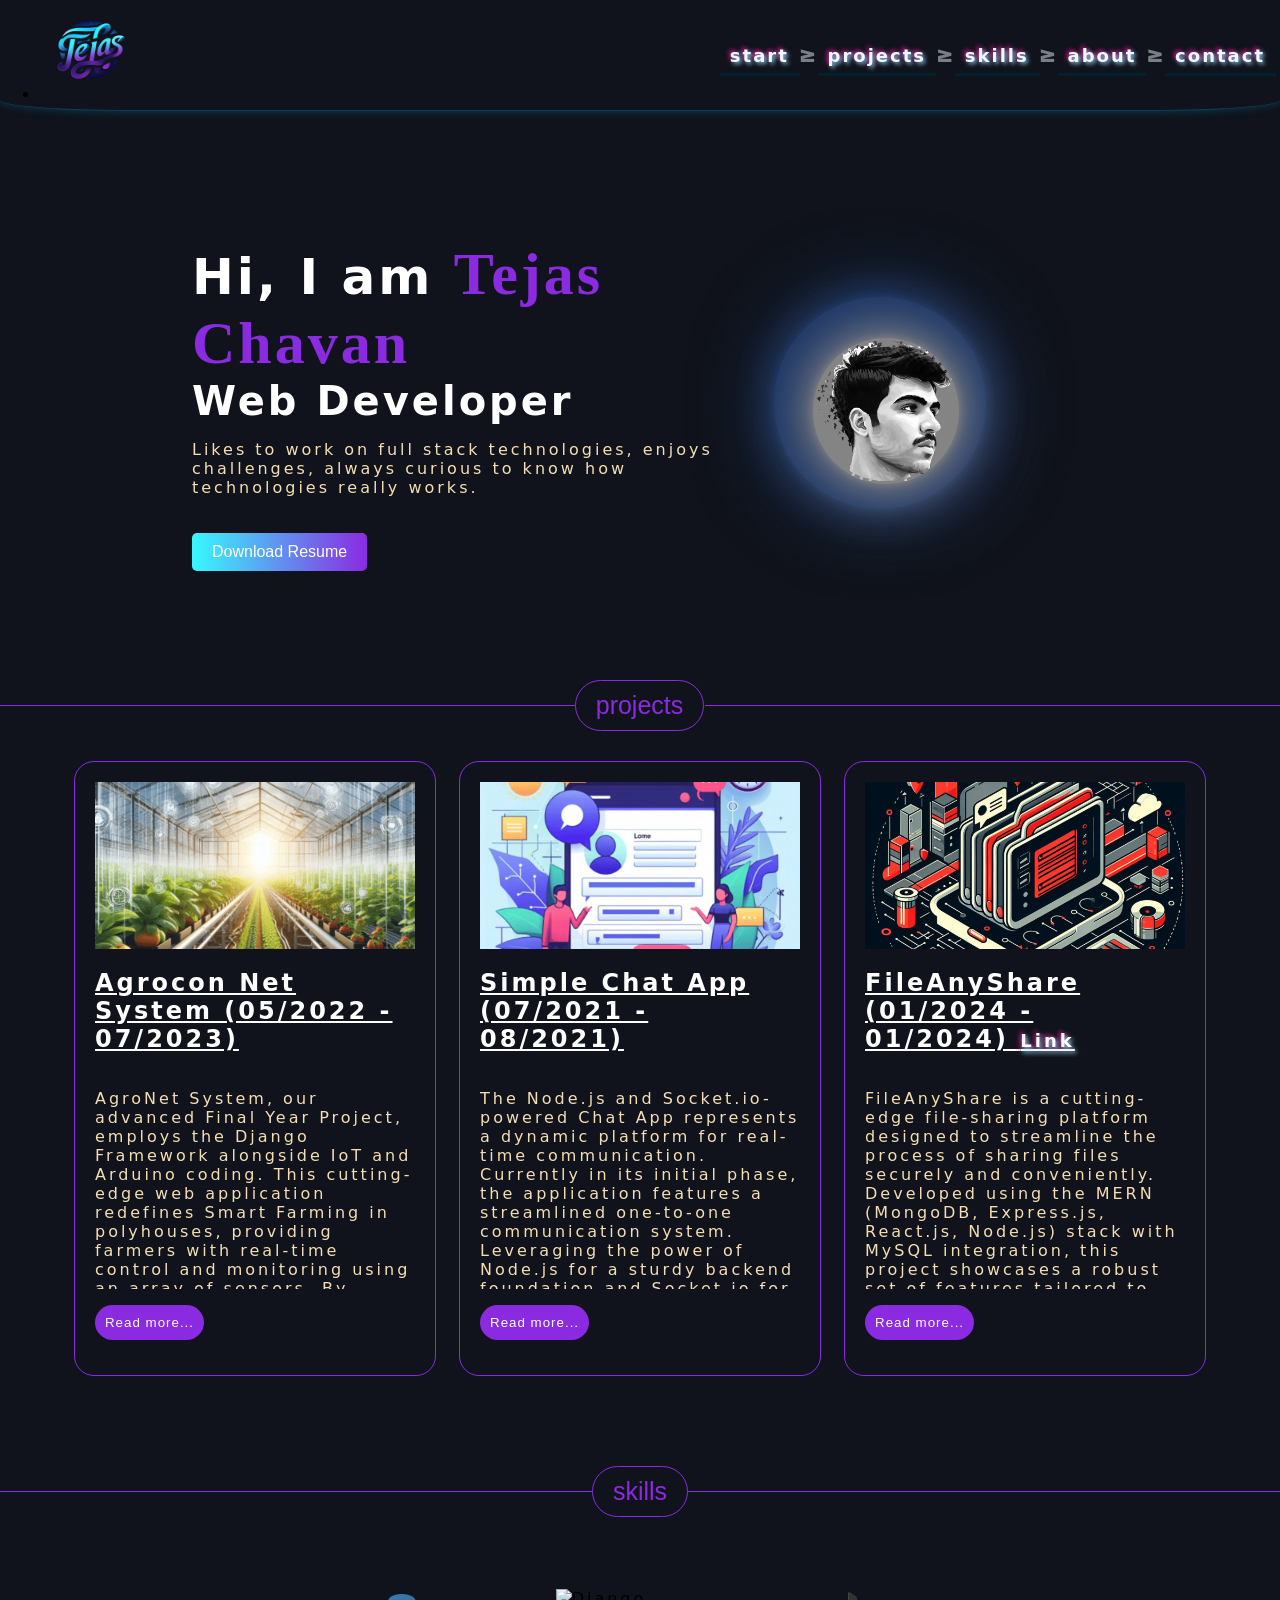
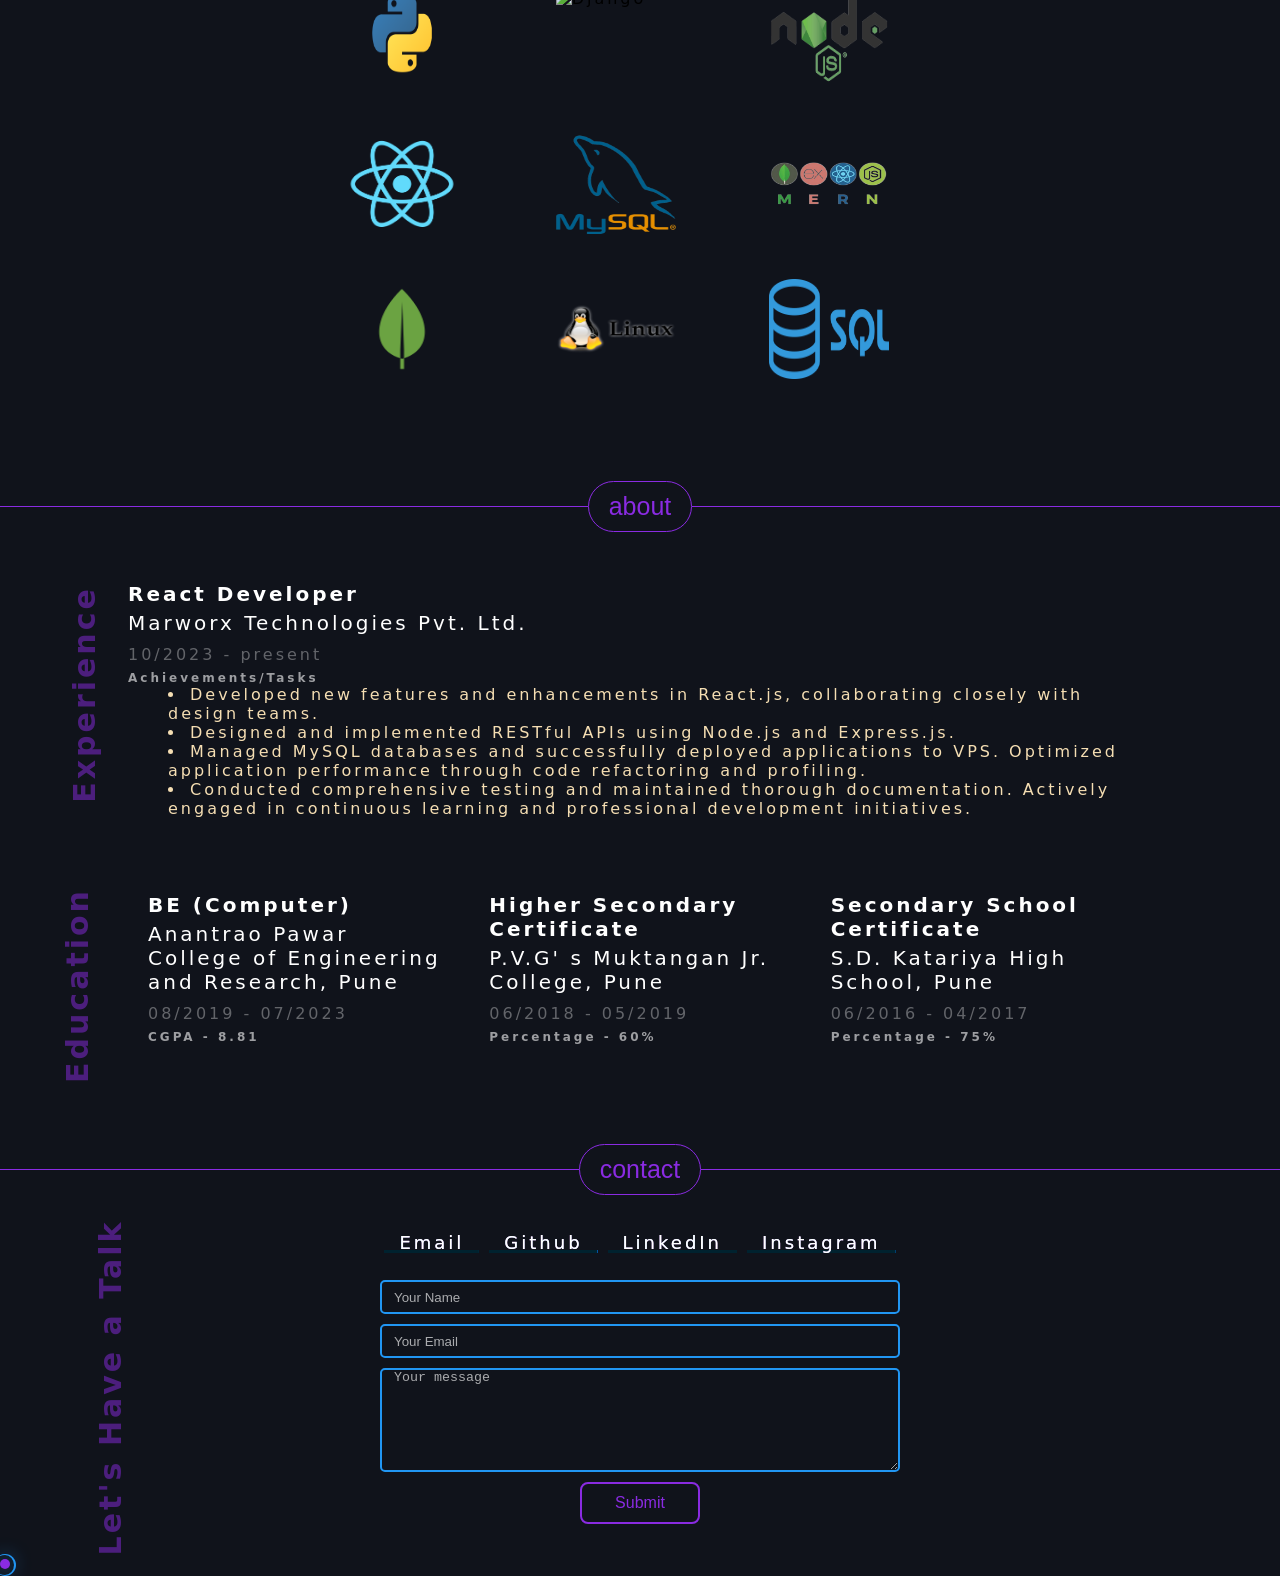
==== index.html @ 65197778 "Company name changes, description and resume changed" ====
<!DOCTYPE html>
<html lang="en">
<head>
    <meta charset="UTF-8">
    <meta name="viewport" content="width=device-width, initial-scale=1.0">
    <link rel="icon" href="Assets/favicon.ico" type="image/x-icon">
    <meta property="Tejas Chavan" content="Tejas Chavan - Full Stack Web Developer">
    <meta property="Personal portfolio website" content="Explore the web developer portfolio of Tejas Chavan. Check out projects, skills, and more.">
    <meta name="description" content="Web developer portfolio of Tejas Chavan. Explore projects, skills, and more.">
    <link rel="stylesheet" href="navbar.css">
    <script src="https://kit.fontawesome.com/4c9a69fe6a.js" crossorigin="anonymous"></script>
    <script defer src="https://smtpjs.com/v3/smtp.js"></script>
    <link rel="stylesheet" href="https://unpkg.com/aos@next/dist/aos.css" />
    <title>Tejas Chavan - Portfolio</title>
    <script defer src="https://unpkg.com/aos@next/dist/aos.js"></script>
    <script defer src="index.js"></script>
</head>

<body>
    <nav class="navbar" id="navbar">
        <ul class="ul1">
            <li class="logo"><img height="100" width="100" src="./Assets/tejas_logo-removebg-preview.png" alt="logo">
            </li>
        </ul>
        <i class="fa-solid fa-bars" onclick="toggleNav()"
            style="color: #52f3ff;position: absolute; top: 30px; right: 40px;"></i>
        <ul class="ul2">
            <li class="item"><a href="#sec1">start</a></li><span class="dividers">≥</span>
            <li class="item"><a href="#sec2">projects</a></li><span class="dividers">≥</span>
            <li class="item"><a href="#sec3">skills</a></li><span class="dividers">≥</span>
            <li class="item"><a href="#sec4">about</a></li><span class="dividers">≥</span>
            <li class="item"><a href="#sec5">contact</a></li>
        </ul>
        <ul id="ul2" style="display: none;">
            <li class="item"><a href="#sec1" onclick="toggleNav()">start</a></li>
            <li class="item"><a href="#sec2" onclick="toggleNav()">projects</a></li>
            <li class="item"><a href="#sec3" onclick="toggleNav()">skills</a></li>
            <li class="item"><a href="#sec4" onclick="toggleNav()">about</a></li>
            <li class="item"><a href="#sec5" onclick="toggleNav()">contact</a></li>
        </ul>
    </nav>
    <div class="curtain-1">
        <div class="curt1-line1"></div>
        <h1>Let's</h1>
    </div>
    <div class="curtain-2">
        <h1>Go</h1>
        <div class="curt2-line1"></div>
    </div>
    <section class="sec1" id="sec1">
        <div class="sec1-div1">
            <h1 class="h1-name" data-aos="fade-right" data-replace="Engineer">
                Hi, I am <span class="name">Tejas Chavan</span>
            </h1>
            <h2>
                <span class="fancy" id="fancy">Web Developer</span>
            </h2>
            <p class="tagline">Likes to work on full stack technologies, enjoys challenges, always curious to know how
                technologies
                really works.</p>
            <button class="download" id="download" onclick="window.open('Assets/TejasChavanResume3.pdf')">Download Resume</button>
        </div>
        <div class="sec1-div2">
            <div class="circle2"></div>
            <div class="circle3"></div>
        </div>
    </section>
    <div data-aos="fade-down" class="divider" id="sec2"><span class="line"></span> <button data-aos="fade-down"
            data-aos-delay="500" class="divider-btn">projects</button><span data-aos="fade-down" data-aos-delay="1000"
            class="line"></span></div>
    <section class="sec2">
        <div class="card" data-aos="fade-right" data-aos-duration="1000" name="card_1">
            <img src="./Assets/agrocon.png" width="auto" alt="" srcset="">
            <h2 class="card-title">Agrocon Net System (05/2022 - 07/2023)</h2>
            <p class="card-desc" id="card_1">AgroNet System, our advanced Final Year Project, employs the Django
                Framework alongside IoT and Arduino coding. This cutting-edge web application redefines Smart Farming in
                polyhouses, providing farmers with real-time control and monitoring using an array of sensors. By
                seamlessly integrating technology, AgroNet System represents a forward-thinking approach to agriculture,
                offering precise insights for optimal plant growth and resource utilization. This project underscores
                the potential of modern technology to revolutionize farming practices, making it more efficient,
                data-driven, and sustainable.</p>
            <div class="card-footer"><button class="footer-btn" onclick="readMore(this)">Read more...</button></div>
        </div>
        <div class="card" data-aos="fade-right" data-aos-delay="500" data-aos-duration="1000" name="card_2">
            <img src="./Assets/chat.png" width="auto" alt="" srcset="">
            <h2 class="card-title">Simple Chat App (07/2021 - 08/2021)</h2>
            <p class="card-desc" id="card_2">The Node.js and Socket.io-powered Chat App represents a dynamic platform
                for real-time communication. Currently in its initial phase, the application features a streamlined
                one-to-one communication system. Leveraging the power of Node.js for a sturdy backend foundation and
                Socket.io for enabling instantaneous bidirectional communication, the app ensures a responsive and
                interactive user experience. As the development progresses, the focus remains on refining and perfecting
                the one-to-one communication feature. Each detail is meticulously addressed to meet and exceed user
                satisfaction. The commitment to simplicity serves as a deliberate design choice, allowing for a
                user-friendly interface and a seamless chat experience.</p>
            <div class="card-footer"><button class="footer-btn" onclick="readMore(this)">Read more...</button></div>
        </div>
        <div class="card" data-aos="fade-right" data-aos-delay="1000" data-aos-duration="1000" name="card_3">
            <img src="./Assets/FileAnyShare.png" width="auto" alt="" srcset="">
            <h2 class="card-title">FileAnyShare (01/2024 - 01/2024) <a href="https://fileanyshare.vercel.app/" target="_blank">Link</a></h2>
            <p class="card-desc" id="card_3">
                FileAnyShare is a cutting-edge file-sharing platform designed to streamline the process of sharing files securely and conveniently. Developed using the MERN (MongoDB, Express.js, React.js, Node.js) stack with MySQL integration, this project showcases a robust set of features tailored to meet modern file-sharing needs. With FileAnyShare, users can effortlessly upload files of any size and format, secure in the knowledge that each upload is assigned a unique, randomly generated URL path for enhanced privacy. The platform also empowers users with customizable expiration times for shared files, ensuring data privacy and regulatory compliance. Dynamic link generation facilitates seamless sharing across teams, clients, and stakeholders, while an intuitive interface allows recipients to effortlessly view shared files and download them with a single click. FileAnyShare represents a fusion of innovative technology and user-centric design, setting the benchmark for efficient and secure file sharing in today's digital landscape.</p>
            <div class="card-footer"><button class="footer-btn" onclick="readMore(this)">Read more...</button></div>
        </div>
    </section>
    <div data-aos="fade-down" class="divider" id="sec3"><span class="line"></span> <button data-aos="fade-down"
            data-aos-delay="500" class="divider-btn">skills</button><span data-aos="fade-down" data-aos-delay="1000"
            class="line"></span></div>
    <section class="sec3">
        <div class="sec3-div1">
            <img data-aos="zoom-in" src="Assets/python.png" alt="Python" class="logo">
            <img data-aos="zoom-in" src="Assets/Django.png" alt="Django" class="logo">
            <img data-aos="zoom-in" src="Assets/Nodejs.png" alt="Nodejs" class="logo">
            <img data-aos="zoom-in" src="Assets/React.png" alt="React" class="logo">
            <img data-aos="zoom-in" src="Assets/Mysql.png" alt="Mysql" class="logo">
            <img data-aos="zoom-in" src="Assets/MERN.png" alt="MERN" class="logo">
            <img data-aos="zoom-in-left" src="Assets/Mongo.png" alt="Mongo" class="logo">
            <img data-aos="zoom-in" src="Assets/Linux.png" alt="Linux" class="logo">
            <img data-aos="zoom-in" src="Assets/SQL.png" alt="SQL" class="logo">
        </div>
    </section>
    <div class="divider" id="sec4"><span data-aos="fade-down" class="line"></span> <button data-aos="fade-down"
            data-aos-delay="500" class="divider-btn">about</button><span data-aos="fade-down" data-aos-delay="1000"
            class="line"></span></div>
    <section class="sec4">
        <div class="sec4-div1" data-aos="zoom-out-down" data-aos-duration="700">
            <h2>Experience</h2>
            <h4>React Developer</h4>
            <h4 style="font-weight: 300; font-size: 20px;">Marworx Technologies Pvt. Ltd.</h4>
            <p>10/2023 - present</p>
            <h6>Achievements/Tasks</h6>
            <ul class="sec4-ul">
                <li class="sec4-li">Developed new features and enhancements in React.js, collaborating closely with design teams.  </li>
                <li class="sec4-li">Designed and implemented RESTful APIs using Node.js and Express.js.  </li>
                <li class="sec4-li">Managed MySQL databases and successfully deployed applications to VPS. Optimized application performance through code refactoring and profiling. </li>
                <li class="sec4-li">Conducted comprehensive testing and maintained thorough documentation. Actively engaged in continuous learning and professional development initiatives.
                </li>
            </ul>

        </div>

        <div class="sec4-main">
            <div class="sec4-div2" data-aos="zoom-in-right" data-aos-duration="500" data-aos-delay="500">
                <h2>Education</h2>
                <h4>BE (Computer)</h4>
                <h4 style="font-weight: 300; font-size: 20px;">Anantrao Pawar College of Engineering and Research, Pune
                </h4>
                <p>08/2019 - 07/2023</p>
                <h6>CGPA - 8.81</h6>
            </div>
            <div class="sec4-div2" data-aos="zoom-in-right" data-aos-duration="500" data-aos-delay="1000">
                <h4>Higher Secondary Certificate</h4>
                <h4 style="font-weight: 300; font-size: 20px;">P.V.G' s Muktangan Jr. College, Pune</h4>
                <p>06/2018 - 05/2019</p>
                <h6>Percentage - 60%</h6>
            </div>
            <div class="sec4-div2" data-aos="zoom-in-right" data-aos-duration="500" data-aos-delay="1500">
                <h4>Secondary School Certificate</h4>
                <h4 style="font-weight: 300; font-size: 20px;">S.D. Katariya High School, Pune</h4>
                <p>06/2016 - 04/2017</p>
                <h6>Percentage - 75%</h6>
            </div>
        </div>
    </section>
    <div data-aos="fade-down" class="divider" id="sec5"><span class="line"></span> <button data-aos="fade-down"
            data-aos-delay="500" class="divider-btn">contact</button><span data-aos="fade-down" data-aos-delay="1000"
            class="line"></span></div>
    <section class="sec5">
        <h2>Let's Have a Talk</h2>
        <div class="sec5-main">
            <div data-aos="fade-up" data-aos-delay="500" class="icons"
                onclick="window.location.href = 'mailto:tejaschavan0501@gmail.com'">
                <a><i class="fa-solid fa-envelope" style="color: white; font-size: 26px;"></i><span>Email</span></a>
            </div>
            <div data-aos="fade-up" data-aos-delay="1000" class="icons">
                <a href="https://github.com/tejas1505"><i class="fa-brands fa-github"
                        style="color: white;font-size: 26px;"></i><span>Github</span></a>
            </div>
            <div data-aos="fade-up" data-aos-delay="1500" class="icons">
                <a href="http://www.linkedin.com/in/tejaschavan15"><i class="fa-brands fa-linkedin"
                        style="color: white;font-size: 26px;"></i><span>LinkedIn</span></a>
            </div>
            <div data-aos="fade-up" data-aos-delay="2000" class="icons">
                <a href="https://www.instagram.com/tejas_chavan_15"><i class="fa-brands fa-square-instagram"
                        style="color: #ffffff;font-size: 26px;"></i><span>Instagram</span></a>
            </div>
        </div>
        <div class="contact-form">
            <form>
                <input type="text" name="name" id="name" placeholder="Your Name">
                <input type="email" name="email" id="email" placeholder="Your Email">
                <textarea name="message" id="message" placeholder="Your message"></textarea>
                <button type="submit" class="submit">Submit</button>
            </form>
        </div>
    </section>
    <script src="https://unpkg.com/aos@next/dist/aos.js"></script>
    <script>
        AOS.init();
    </script>
</body>

</html>
---- navbar.css ----
body {
    padding: 0px;
    overflow-x: hidden;
    margin: 0px;
    font-family: system-ui, -apple-system, BlinkMacSystemFont, 'Segoe UI', Roboto, Oxygen, Ubuntu, Cantarell, 'Open Sans', 'Helvetica Neue', sans-serif;
    letter-spacing: 3px;
    width: 100%;
    height: 100%;
    background: #10131b;

    /* background: linear-gradient(0deg, rgba(38,0,96,1) 0%, rgba(22,46,223,0.9921218487394958) 100%) no-repeat; */
}

html {
    scroll-behavior: smooth;
}

* {
    cursor: none;
}

::-webkit-scrollbar {
    width: 12px;
}

/* Handle on hover */
::-webkit-scrollbar-thumb:hover {
    background: #37f9fe;
}

/* Handle */
::-webkit-scrollbar-thumb {
    background: #37f9fe;
    border-radius: 50px;
}

/* Handle when dragging */
::-webkit-scrollbar-thumb:active {
    background: #37f9fe;
}

/* Track */
::-webkit-scrollbar-track {
    background: rgb(42, 14, 69);
}

/* Handle on hover for the track */
::-webkit-scrollbar-track:hover {
    background: rgb(47, 15, 78);
}

/* ul,
a {
    list-style: none;
    text-decoration: none;
    transition: 1s;
    z-index: 5;
    color: #2196f3;

} */

.curtain-1{
    position: absolute;
    background-color: #10131b;
    display: flex;
    align-items: center;
    justify-content: flex-end;
    left: 0px;
    top: 0px;
    z-index: 111;
    position: fixed;
    height: 100%;
    animation: curtain 1s ease-in-out 4s forwards ;
    width: 50%;
}

.curtain-1 h1{
    margin: 10px;
    color: #2196f3;
    opacity: 0;
    animation: lets 1s ease-in-out 1s forwards ;
}

.curtain-2 h1{
    margin: 10px;
    opacity: 0;
    color: #2196f3;
    animation: lets 1s ease-in-out 2s forwards ;
}

.curtain-2{
    position: absolute;
    display: flex;
    align-items: center;
    justify-content: flex-start;
    background-color: #10131b;
    right: 0px;
    top: 0px;
    z-index: 111;
    position: fixed;
    height: 100%;
    animation: curtain 1s ease-in-out 4s forwards ;
    width: 50%;
}


.curt1-line1 {
    height: 200px;
    background-color: #2196f3;
    box-shadow: 0 0 10px #2196f3, 0 0 20px #2196f3, 0 0 40px #2196f3;
    width: 100px;
    border: 2px solid #2196f3;
    animation: goline 1s ease-out 0.5s forwards;
    transform: translate(100px, 0px);
}

.curt2-line1 {
    height: 200px;
    width: 100px;
    box-shadow: 0 0 10px #2196f3, 0 0 20px #2196f3, 0 0 40px #2196f3;
    border: 2px solid #2196f3;
    background-color: #2196f3;
    animation: goline 1s ease-out 0.5s forwards;
    transform: translate(-72px, 0px);
}

@keyframes goline {
    /* 20%{
        height: 100%;
    }30%{
        height: 100%;
    }
     40%{
        height: 100%;
    } 60%{
        height: 100%;
    } 80%{
        height: 100%;
    } 90%{
        height: 100%;
    } */
    100%{
        /* height: 100%; */
        transform: translate(0px, 0px);
    }
}
@keyframes curtain {
    100%{
        width: 0%;
    }
}

@keyframes lets {
    from{
        opacity: 0;
    }to{
        opacity: 1;
    }
}

.submit:hover~.trail {
    transform: scale(1.2);
}

.sec1 {
    background-size: cover;
    background-repeat: no-repeat;
    /* background-image: url('Assets/bg4.jpg'); */
    height: 600px;
}

.navbar {
    display: flex;
    justify-content: space-between;
    transition: top 0.8s;
    position: fixed;
    z-index: 11;
    top: 0;
    margin: 0;
    min-height: 100px;
    width: 100%;
    background-color: #10131b;
    letter-spacing: 2px;
    border-bottom: .5px solid rgba(0, 157, 213, 0.312);
    border-radius: 0% 0% 10% 10%;
    box-shadow: 0 0 10px rgba(0, 157, 213, 0.312);
}

.navbar .ul1 {
    display: flex;
    width: fit-content;
    justify-content: start;
    height: 50px;
    margin: 0;
}


.navbar .ul2 {
    display: flex;
    width: fit-content;
    justify-content: end;
    height: 50px;
    padding: 14px 5px;
}

.dividers {
    font-size: 20px;
    font-weight: 1000;
    display: flex;
    align-items: center;
    color: rgba(240, 248, 255, 0.47);
}

.item {
    display: flex;
    align-items: center;
    justify-content: center;
}
.item a {
    margin: 0px auto;
    color: aliceblue;
    padding: 10px 10px;
    transition: 0.5s;
}

.logo {
    height: 100px;
    width: 100px;
}

a {
    color: inherit;
    text-decoration: none;
}

a {
    background:
        linear-gradient(to right,
            rgb(0, 34, 47),
            rgb(0, 34, 47)),
        linear-gradient(to right,
            rgba(255, 0, 0, 1),
            rgba(255, 0, 180, 1),
            rgba(0, 100, 200, 1));
    background-size: 100% 3px, 100% 3px;
    background-position: 100% 100%, 0 100%, 100% 100%;
    background-repeat: no-repeat;
    transition: background-size 400ms;
    font-size: large;
    text-shadow: 2px 2px 4px #87CEEB, -2px -2px 4px #C71585;
    font-weight: 900;
}

a:hover {
    background-size: 0 3px, 100% 3px;
}

.name {
    color: blueviolet;
    font-family: Brush Script MT, Brush Script Std, cursive;
    font-size: 60px;
}

.sec1 {
    /* border: 1px solid red; */
    display: flex;
    flex-wrap: wrap;
    width: 100%;
    justify-content: center;
    margin: auto;

}

.sec1-div1 {
    /* border: 1px solid green; */
    margin-top: 150px;
    width: 45%;
    padding: 90px 50px;
}

.sec1-div2 {
    /* border: 1px solid green; */
    /* background: url('./growing2.gif') no-repeat;
    background-size: cover; */
    width: 25%;
    margin-top: 40px;
}

.sec1-div1 h3,
.sec1-div1 h1,
.sec1-div1 h2 {
    justify-content: center;
    color: white;
    margin: 0px;
    /* text-shadow: 0 0 10px #2196f3, 0 0 40px #2196f3, 0 0 80px #2196f3; */
}

.sec1-div1 h2 {
    font-size: 40px;
}

.sec1-div2 .circle1 {
    border-radius: 200px;
    border: 10px solid #0a1426;
    border-style: dashed;
    position: absolute;
    animation-name: rotate;
    animation-duration: 30s;
    animation-iteration-count: infinite;
    animation-timing-function: linear;
    box-shadow: 0 0 10px #0a1426, 0 0 40px #0a1426, 0 0 80px #0a1426;
    background-image: url('Assets/growing2.gif');
    height: 300px;
    width: 300px;
    z-index: -1;
    transition: 1s;
    top: 28%;
    right: 19.5%;
}

.line {
    display: flex;
    /* margin: 120px 0px; */
    color: blueviolet;
    background-color: blueviolet;
    letter-spacing: -2px;
    height: 1px;
    width: 50%;
}

.divider {
    margin-top: 80px;
    margin-bottom: 20px;
    display: flex;
    align-items: center;
    justify-content: center;
}



.divider-btn {
    padding: 10px 20px;
    border: 1px solid blueviolet;
    border-radius: 50px;
    font-size: 25px;
    color: blueviolet;
    background: transparent;
}

.trail {
    position: absolute;
    transition: .15s ease-out;
    z-index: 1111;
    height: 10px;
    width: 10px;
    /* transform: scale(1.2); */
    border-radius: 20px;
    background-color: blueviolet;
    box-shadow: 0 0 20px #2196f3;
    /* filter: invert(1); */
}

.trail::after {
    content: ' ';
    position: absolute;
    transition: .25s ease-out;
    top: -5px;
    right: -6px;
    height: 20px;
    width: 20px;
    border-top: 1px solid #2196f3;
    border-right: 2px solid #2196f3;
    border-radius: 20px;
    /* background-color: blueviolet; */
    border-bottom: 1px solid #2196f3;
}

.sec1-div2 .circle2 {
    border-radius: 200px;
    border: 6px solid #193466;
    position: absolute;
    animation-name: rotaterev;
    background-color: #193466;
    animation-duration: 5s;
    animation-iteration-count: infinite;
    animation-timing-function: linear;
    box-shadow: 0 0 10px #193466, 0 0 40px #193466, 0 0 80px #193466;
    height: 200px;
    transition: 0.5s;
    top: 33%;
    right: 23%;
    width: 200px;

}

/* .sec1-div2 .circle2::before {
    content: ' ';
    position: absolute;
    background-image: url('./AiImage.png');
    background-color: #2196f3;
    box-shadow: 0 0 10px #2196f3, 0 0 40px #2196f3, 0 0 80px #2196f3;
    height: 150px;
    z-index: 20;
    width: 150px;
    top: 12%;
    border-radius: 200px;
    right: 13%;
} */

.sec1-div2 .circle3 {
    border-radius: 200px;
    border: 3px solid #2196f3;
    box-shadow: 0 0 10px #2196f3, 0 0 40px #2196f3, 0 0 80px #2196f3;
    border-style: dashed;
    background-color: #2196f3;
    background-image: url('Assets/AiImage.png');
    filter: grayscale(100%);
    position: absolute;
    background-size: contain;
    background-repeat: no-repeat;
    /* animation-name: rotate;
    animation-duration: 10s;
    animation-iteration-count: infinite;
    animation-timing-function: linear; */
    height: 140px;
    top: 37.6%;
    right: 25.1%;
    width: 140px;
}

.sec1-div2 .circle3:hover {
    border-radius: 200px;
    border: 3px solid #2196f3;
    box-shadow: 0 0 10px #2196f3, 0 0 40px #2196f3, 0 0 80px #2196f3;
    border-style: dashed;
    background-color: #2196f3;
    transition: .5s;
    background-image: url('Assets/AiImage.png');
    filter: grayscale(0%);
    position: absolute;
    background-size: contain;
    background-repeat: no-repeat;
}

.h1-name {
    font-size: 50px;
    margin-bottom: 10px;
    color: rgb(255, 255, 255);
}

p {
    color: wheat;
}

.fancy {
    /* @supports (background-clip: text) or (-webkit-background-clip: text) {
        background: linear-gradient(to right, #87CEEB, #C71585);
        -webkit-background-clip: text;
        background-size: 110% auto;
        background-position: center;
        color: transparent;
        background-clip: text;
    } */
    color: white;
}

.fancy:hover {
    text-shadow: 2px 2px 4px #87CEEB, -2px -2px 4px #C71585;

}

.download {
    display: inline-block;
    margin-top: 20px;
    padding: 10px 20px;
    font-size: 16px;
    color: #fff;
    text-decoration: none;
    background: linear-gradient(to right, #37f9fe, blueviolet);
    border: none;
    border-radius: 5px;
    cursor: pointer;
    transition: box-shadow 0.3s ease;
    box-shadow: 0 0 10px rgba(255, 255, 255, 0);
}

/* Hover Effect */
.download:hover {
    box-shadow: 0 0 10px #87CEEB, 0 0 40px #87CEEB;
    /* Glow effect on hover */
}

.img2 {
    display: flex;
    align-items: center;
    justify-content: center;
    z-index: 10;
    position: relative;
    margin-left: 102px;
    margin-top: 65px;
    filter: grayscale(30%);
    height: auto;
    width: 50%;
}

.sec2 {
    display: flex;
    justify-content: center;
    flex-wrap: wrap;
}

.sec2 .card {
    display: flex;
    flex-direction: column;
    border: 1px solid blueviolet;
    width: 25%;
    margin: 10px .9%;
    padding: 20px;
    align-items: start;
    /* justify-content: center; */
    border-radius: 20px;
}

.sec2 .card .card-desc {
    height: 200px;
    overflow: hidden;
}

.card-title {
    color: white;
    text-decoration: underline;
}

.card img {
    height: auto;
    width: 100%;
}

.card-footer {
    height: 50px;
}

.footer-btn {
    letter-spacing: 1px;
    /* width: 200px; */
    padding: 10px 10px;
    border: none;
    border-radius: 50px;
    background-color: blueviolet;
    color: white;
}



/* a {
    box-shadow: inset 0 0 0 0 #54b3d6;
    color: #54b3d6;
    padding: 0 .25rem;
    margin: 0 -.25rem;
    transition: color .3s ease-in-out, box-shadow .3s ease-in-out;
}

a:hover {
    color: #fff;
    box-shadow: inset 200px 0 0 0 #54b3d6;
    box-shadow: 0 0 10px #2196f3, 0 0 40px #2196f3, 0 0 80px #2196f3;
}
a {
    color: #54b3d6;
    font-family: 'Poppins', sans-serif;
    font-size: 18px;
    font-weight: 700;
    line-height: 1.5;
    text-decoration: none;
} */

.sec1-div2 .clips {
    height: 7rem;
    width: 13rem;
    background-color: #2196f3;
    position: absolute;
    clip-path: polygon(50% 0%, 80% 10%, 100% 35%, 100% 70%, 80% 90%, 50% 100%, 20% 90%, 0% 70%, 0% 35%, 20% 10%);
    box-shadow: 0 0 10px #2196f3, 0 0 40px #2196f3, 0 0 80px #2196f3;
    top: 18rem;
    right: 22rem;
}

@keyframes rotate {
    0% {
        transform: rotate(-360deg) scale(1);
        opacity: 0;
    }

    25% {
        transform: rotate(-180deg) scale(1.2);
        opacity: 0.3;
    }

    50% {
        transform: rotate(180deg) scale(1.2);
        opacity: 0.7;
    }

    100% {
        transform: rotate(360deg) scale(1);
        opacity: 0.3;
    }

}

@keyframes rotaterev {
    0% {
        transform: scale(1);
    }

    25% {
        transform: scale(1.15);
    }

    50% {
        transform: scale(1.3);
    }

    75% {
        transform: scale(1.15);
    }

    100% {
        transform: scale(1);
    }
}

.sec3 {
    margin: 50px auto;
    /* border: 1px solid blanchedalmond; */
    width: 50%;
}

.sec3-div1 {
    display: grid;
    grid-template-columns: 1fr 1fr 1fr;
    grid-template-rows: 1fr 1fr 1fr;
    gap: 1px 1px;
    grid-template-areas:
        ". . ."
        ". . ."
        ". . .";
    justify-content: start;
}


.sec3-div1 .logo {
    height: 100px;
    width: 120px;
    transition: 1s;
    margin: 10px;
    image-resolution: 100px 100px;
    border: 2px solid #2195f300;
    padding: 10px;
    /* box-shadow: 0 0 10px #2196f3, 0 0 20px #2196f3; */
    /* mix-blend-mode: luminosity; */
}

.sec3-div1 .logo:hover {
    transform: scale(1.2);
    mix-blend-mode: normal;
    border: 2px solid #2196f3;
    border-radius: 10px;
    box-shadow: 0 0 5px #2196f3, 0 0 10px #2196f3;
    animation: updown 2s linear infinite;
}

@keyframes updown {
    0% {
        transform: translate(0%, 0%);
    }

    50% {
        transform: translate(0%, -4%);
    }

    100% {
        transform: translate(0%, 0%);
    }
}

.tooltip-text {
    visibility: hidden;
    position: absolute;
    z-index: 1;
    width: 100px;
    color: white;
    font-size: 12px;
    background-color: #0083f6;
    border-radius: 10px;
    padding: 10px 15px 10px 15px;
}

.fa-solid.fa-bars{
    display: none;
}

.logo:hover .tooltip-text {
    visibility: visible;
}

.sec4 {
    width: 80%;
    margin: 10px auto;
    /* border: 1px solid red; */
}

.sec4-div1 {
    margin: 50px 0px;
}

.sec4-div1 h2 {
    position: absolute;
    transform: rotate(270deg) translate(10px, -9.5rem);
    left: 0px;
    font-size: 30px;
    margin-top: 105px;
    color: rgba(137, 43, 226, 0.495);
}

.sec4-div1 h4 {
    font-size: 20px;
    margin: 5px 0px;
    color: white;
}

.sec4-div1 p {
    color: #ffffff58;
    margin-top: 10px;
    margin-bottom: 0px;
}

.sec4-ul {
    margin: 0;
    color: rgba(255, 255, 255, 0.593);
    list-style: inside;
}

h6 {
    margin-top: 7px;
    color: wheat;
    margin-bottom: 0px;
    font-size: 12px;
    color: rgba(255, 255, 255, 0.593);
}

.sec4-li {
    color: wheat;
}

.sec4-div2 h4 {
    font-size: 20px;
    margin: 5px 0px;
    color: white;
}

.sec4-div2 h2 {
    position: absolute;
    transform: rotate(270deg) translate(25px, -10.5rem);
    left: 0px;
    font-size: 30px;
    margin-top: 105px;
    color: rgba(137, 43, 226, 0.495);
}

.sec4-div2 p {
    color: #ffffff58;
    margin-top: 10px;
    margin-bottom: 0px;
}

.sec4-main {
    display: flex;
}

.sec4-div2 {
    margin: 20px;
    width: 340px;
}

.gradient-icon {
    display: inline-block;
    font-size: 24px;
    /* Adjust the size as needed */
    line-height: 1;
    background: linear-gradient(to right, #37f9fe, blueviolet);
    -webkit-background-clip: text;
    /* For better cross-browser support */
    background-clip: text;
    color: transparent;
}

.sec5 {
    margin: 20px auto;
    width: 80%;
}

.sec5 h1 {
    margin: 25px 0px;
}

.sec5 .icons a {
    margin: 5px;
    font-size: large;
    text-shadow: 0 0 0 #87CEEB, 0 0 0 #C71585;
    color: white;
    font-weight: 400;
}

.sec5 .icons a:hover {
    text-shadow: 2px 2px 4px #87CEEB, -2px -2px 4px #C71585;
}

.sec5 .icons a span {
    margin: 0px 15px;
    font-size: large;
    text-shadow: 0 0 0 #87CEEB, 0 0 0 #C71585;
    color: white;
    font-weight: 400;
}

.sec5 .icons a span:hover {
    text-shadow: 2px 2px 4px #87CEEB, -2px -2px 4px #C71585;
}

.sec5 a:hover {
    background-size: 0;
}

.icons {
    margin: 10px 0px;
}

.sec5-main {
    display: flex;
    justify-content: center;
}

.sec5 h2 {
    position: absolute;
    transform: rotate(270deg) translate(-50px, -57px);
    left: 0px;
    font-size: 30px;
    margin-top: 105px;
    color: rgba(137, 43, 226, 0.495);
}

.contact-form form {
    display: flex;
    flex-direction: column;
    /* border: 1px solid green; */
    padding: 10px 20px;
}

.contact-form form input,
textarea {
    width: 50%;
    height: 30px;
    background: transparent;
    color: white;
    border: 2px solid #2196f3;
    padding: 0px 12px;
    margin: 5px auto;
    outline: none;
    border-radius: 5px;
}

::placeholder {
    color: rgba(255, 255, 255, 0.648);
    max-width: 50%;
    min-width: 50%;
}

textarea {
    min-height: 100px;
    min-width: 50%;
    max-width: 50%;
}

.submit {
    color: blueviolet;
    border: 2px solid blueviolet;
    padding: 10px 7px;
    width: 120px;
    font-size: 16px;
    background: transparent;
    border-radius: 8px;
    margin: 5px auto;
    transition: .25s;
}

.submit:hover {
    color: black;
    background-color: blueviolet;
    box-shadow: 0 0 5px blueviolet, 0 0 10px blueviolet;
}

@media only screen and (max-width: 1024px) {
    .sec1-div1 {
        margin-top: 150px;
        width: 55%;
        padding: 90px 50px;
    }

    .sec1-div1 .h1-name {
        font-size: 40px;
    }

    .sec1-div2 .circle2 {
        border-radius: 200px;
        border: 6px solid #193466;
        position: absolute;
        animation-name: rotaterev;
        background-color: #193466;
        animation-duration: 5s;
        animation-iteration-count: infinite;
        animation-timing-function: linear;
        box-shadow: 0 0 10px #193466, 0 0 40px #193466, 0 0 80px #193466;
        height: 200px;
        transition: 0.5s;
        top: 33%;
        right: 11%;
        width: 200px;
    }

    .sec1-div2 .circle3 {
        border-radius: 200px;
        border: 3px solid #2196f3;
        box-shadow: 0 0 10px #2196f3, 0 0 40px #2196f3, 0 0 80px #2196f3;
        border-style: dashed;
        background-color: #2196f3;
        background-image: url(Assets/AiImage.png);
        filter: grayscale(100%);
        position: absolute;
        background-size: contain;
        background-repeat: no-repeat;
        height: 140px;
        top: 38%;
        right: 14.1%;
        width: 140px;
    }

    .sec4-div1 h2 {
        position: absolute;
        transform: rotate(270deg) translate(10px, -8rem);
        left: 0px;
        font-size: 30px;
        margin-top: 105px;
        color: rgba(137, 43, 226, 0.495);
    }

    .sec4-div2 h2 {
        position: absolute;
        transform: rotate(270deg)translate(10px, -9.2rem);
        left: 0px;
        font-size: 30px;
        margin-top: 105px;
        color: rgba(137, 43, 226, 0.495);
    }

    .sec5 h2 {
        position: absolute;
        transform: rotate(270deg) translate(-50px, -80px);
        left: 0px;
        font-size: 30px;
        margin-top: 105px;
        color: rgba(137, 43, 226, 0.495);
    }
}

@media only screen and (max-width: 768px) {
    .sec1-div1 {
        margin-top: 150px;
        width: 55%;
        padding: 90px 50px;
    }

    .sec1-div1 .h1-name {
        font-size: 20px;
    }

    .name {
        font-size: 46px;
    }

    .fancy {
        font-size: 26px;
    }

    .tagline {
        font-size: 16px;
    }

    .download {
        font-size: 16px;
    }

    .sec1-div2 .circle2 {
        border-radius: 200px;
        border: 6px solid #193466;
        position: absolute;
        animation-name: rotaterev;
        background-color: #193466;
        animation-duration: 5s;
        animation-iteration-count: infinite;
        animation-timing-function: linear;
        box-shadow: 0 0 10px #193466, 0 0 40px #193466, 0 0 80px #193466;
        height: 200px;
        transition: 0.5s;
        top: 33%;
        right: 8%;
        width: 200px;
    }

    .sec1-div2 .circle3 {
        border-radius: 200px;
        border: 3px solid #2196f3;
        box-shadow: 0 0 10px #2196f3, 0 0 40px #2196f3, 0 0 80px #2196f3;
        border-style: dashed;
        background-color: #2196f3;
        background-image: url(Assets/AiImage.png);
        filter: grayscale(100%);
        position: absolute;
        background-size: contain;
        background-repeat: no-repeat;
        height: 140px;
        top: 38%;
        right: 12.1%;
        width: 140px;
    }

    
    .sec2 .card {
        display: flex;
        flex-direction: column;
        border: 1px solid blueviolet;
        width: 41%;
        margin: 10px .9%;
        padding: 20px;
        align-items: start;
        justify-content: center;
        border-radius: 20px;
    }
    .sec3 {
        margin: 50px 15%;
        /* border: 1px solid blanchedalmond; */
        width: 50%;
    }

    .sec4-div1 h2 {
        position: absolute;
        transform: rotate(270deg)translate(10px, -8rem);
        left: 0px;
        font-size: 30px;
        margin-top: 105px;
        color: rgba(137, 43, 226, 0.495);
    }

    .sec4-div2 h2 {
        position: absolute;
        transform: rotate(270deg)translate(10px, -9rem);
        left: 0px;
        font-size: 30px;
        margin-top: 105px;
        color: rgba(137, 43, 226, 0.495);
    }
    .sec5 h2 {
        position: absolute;
        transform: rotate(270deg)translate(10px, -95px);
        left: 0px;
        font-size: 30px;
        margin-top: 105px;
        color: rgba(137, 43, 226, 0.495);
    }
}

@media only screen and (max-width: 425px) {
    .curtain-1{
        position: absolute;
        background-color: #10131b;
        display: none;
        align-items: center;
        justify-content: flex-end;
        left: 0px;
        top: 0px;
        z-index: 111;
        position: fixed;
        height: 100%;
        animation: curtain 1s ease-in-out 5s forwards ;
        width: 50%;
    }
    
    .curtain-1 h1{
        display: none;
        margin: 10px;
        color: #2196f3;
        opacity: 0;
        animation: lets 1.5s ease-in-out 2s forwards ;
    }
    
    .curtain-2 h1{
        display: none;
        margin: 10px;
        opacity: 0;
        color: #2196f3;
        animation: lets 1.5s ease-in-out 3s forwards ;
    }
    
    .curtain-2{
        position: absolute;
        display: none;
        align-items: center;
        justify-content: flex-start;
        background-color: #10131b;
        right: 0px;
        top: 0px;
        z-index: 111;
        position: fixed;
        height: 100%;
        animation: curtain 1s ease-in-out 5s forwards ;
        width: 50%;
    }
    .navbar .ul2 {
        display: none;
        width: fit-content;
        justify-content: end;
        height: 50px;
        padding: 14px 5px;
    }

    #ul2{
        display: none;
    }

    .sec1 {
        /* border: 1px solid red; */
        display: flex;
        flex-wrap: wrap;
        width: 100%;
        justify-content: center;
        margin: auto;
    
    }
    .sec1-div1 {
        margin-top: 200px;
        width: 100%;
        /* padding: 90px 50px; */
    }

    .sec1-div1 .h1-name {
        font-size: 16px;
    }
    .name{
        font-size: 16px;
    }

    
    .dividers {
        font-size: 20px;
        font-weight: 1000;
        display: flex;
        align-items: center;
        color: rgba(240, 248, 255, 0.47);
    }
    
    .item {
        display: flex;
        align-items: center;
        justify-content: center;
    }
    
    .item a {
        margin: 0px auto;
        color: aliceblue;
        padding: 10px 10px;
        transition: 0.5s;
    }
    
    .logo {
        height: 100px;
        width: 100px;
    }
    
    a {
        color: inherit;
        text-decoration: none;
    }
    
    a {
        background:
            linear-gradient(to right,
                rgb(0, 34, 47),
                rgb(0, 34, 47)),
            linear-gradient(to right,
                rgba(255, 0, 0, 1),
                rgba(255, 0, 180, 1),
                rgba(0, 100, 200, 1));
        background-size: 100% 3px, 100% 3px;
        background-position: 100% 100%, 0 100%, 100% 100%;
        background-repeat: no-repeat;
        transition: background-size 400ms;
        font-size: large;
        text-shadow: 2px 2px 4px #87CEEB, -2px -2px 4px #C71585;
        font-weight: 900;
    }
    
    a:hover {
        background-size: 0 3px, 100% 3px;
    }

    .name {
        font-size: 30px;
    }

    .fancy {
        font-size: 16px;
    }

    .tagline {
        font-size: 12px;
    }

    .download {
        font-size: 16px;
    }

    .sec1-div2 .circle2 {
        border-radius: 200px;
        border: 6px solid #193466;
        position: absolute;
        animation-name: rotaterev;
        background-color: #193466;
        animation-duration: 5s;
        animation-iteration-count: infinite;
        animation-timing-function: linear;
        box-shadow: 0 0 10px #193466, 0 0 40px #193466, 0 0 80px #193466;
        height: 120px;
        transition: 0.5s;
        top: 19%;
        right: 32%;
        width: 120px;
    }

    .sec1-div2 .circle3 {
        border-radius: 200px;
        border: 3px solid #2196f3;
        box-shadow: 0 0 10px #2196f3, 0 0 40px #2196f3, 0 0 80px #2196f3;
        border-style: dashed;
        background-color: #2196f3;
        background-image: url(Assets/AiImage.png);
        filter: grayscale(0%);
        position: absolute;
        background-size: contain;
        background-repeat: no-repeat;
        height: 90px;
        top: 22%;
        right: 36.1%;
        width: 90px;
    }

    .sec2 .card {
        display: flex;
        flex-direction: column;
        border: 1px solid blueviolet;
        width: 79%;
        margin: 10px .9%;
        padding: 20px;
        align-items: start;
        justify-content: center;
        border-radius: 20px;
    }

    .sec3-div1 {
        display: grid;
        grid-template-columns: 1fr 1fr;
        grid-template-rows: 1fr 1fr;
        gap: 1px 1px;
        grid-template-areas:
            ". ."
            ". ."
            ". .";
        justify-content: start;
    }


    .sec4-div1 h2 {
        position: absolute;
        transform: rotate(270deg)translate(-108px, -6rem);
        left: 0px;
        font-size: 30px;
        margin-top: 105px;
        color: rgba(137, 43, 226, 0.495);
    }
    .sec4-div2 h2 {
        position: absolute;
        transform: rotate(270deg)translate(-130px, -7rem);
        left: 0px;
        font-size: 30px;
        margin-top: 105px;
        color: rgba(137, 43, 226, 0.495);
    }
    .sec3 {
        margin: 50px auto;
        /* border: 1px solid blanchedalmond; */
        width: 90%;
    }

    .sec4-main {
        display: flex;
        flex-direction: column;
    }

    .sec5 h2 {
        position: absolute;
        transform: rotate(270deg)translate(-67px, -110px);
        left: 0px;
        font-size: 30px;
        margin-top: 105px;
        color: rgba(137, 43, 226, 0.495);
    }
    
    .sec5-main {
        display: flex;
        width: 52%;
        margin: 0px auto;
        flex-direction: column;
        align-items: flex-start;
    }
    
}
@media only screen and (max-width: 376px) {
    .curtain-1{
        position: absolute;
        background-color: #10131b;
        display: none;
        align-items: center;
        justify-content: flex-end;
        left: 0px;
        top: 0px;
        z-index: 111;
        position: fixed;
        height: 100%;
        animation: curtain 1s ease-in-out 5s forwards ;
        width: 50%;
    }
    
    .curtain-1 h1{
        display: none;
        margin: 10px;
        color: #2196f3;
        opacity: 0;
        animation: lets 1s ease-in-out 0s forwards ;
    }
    
    .curtain-2 h1{
        display: none;
        margin: 10px;
        opacity: 0;
        color: #2196f3;
        animation: lets 1s ease-in-out 1s forwards ;
    }
    
    .curtain-2{
        display: none;
        position: absolute;
        align-items: center;
        justify-content: flex-start;
        background-color: #10131b;
        right: 0px;
        top: 0px;
        z-index: 111;
        position: fixed;
        height: 100%;
        animation: curtain 1s ease-in-out 5s forwards ;
        width: 50%;
    }
    .fa-solid.fa-bars{
        display: flex;
    }
    .navbar {
        display: flex;
        justify-content: space-between;
        transition: top 0.8s;
        flex-direction: column;
        position: fixed;
        z-index: 11;
        top: 0;
        margin: 0;
        min-height: 100px;
        width: 100%;
        background-color: #10131b;
        letter-spacing: 2px;
        border-bottom: .5px solid rgba(0, 157, 213, 0.312);
        border-radius: 0% 0% 10% 10%;
        box-shadow: 0 0 10px rgba(0, 157, 213, 0.312);
    }
    #ul2{
        display: none;
    }
    .navbar .ul2 {
        display: none;
        width: fit-content;
        justify-content: end;
        height: 50px;
        padding: 14px 5px;
    }
    .sec1 {
        /* border: 1px solid red; */
        display: flex;
        flex-wrap: wrap;
        width: 100%;
        justify-content: center;
        margin: auto;
    
    }
    .sec1-div1 {
        margin-top: 200px;
        width: 100%;
        /* padding: 90px 50px; */
    }

    .sec1-div1 .h1-name {
        font-size: 16px;
    }
    .name{
        font-size: 26px;
    }

    
    .dividers {
        font-size: 20px;
        font-weight: 1000;
        display: flex;
        align-items: center;
        color: rgba(240, 248, 255, 0.47);
    }
    
    .item {
        display: flex;
        align-items: center;
        justify-content: center;
    }
    
    .item a {
        margin: 0px auto;
        color: aliceblue;
        padding: 10px 10px;
        transition: 0.5s;
    }
    
    .logo {
        height: 100px;
        width: 100px;
    }
    
    a {
        color: inherit;
        text-decoration: none;
    }
    
    a {
        background:
            linear-gradient(to right,
                rgb(0, 34, 47),
                rgb(0, 34, 47)),
            linear-gradient(to right,
                rgba(255, 0, 0, 1),
                rgba(255, 0, 180, 1),
                rgba(0, 100, 200, 1));
        background-size: 100% 3px, 100% 3px;
        background-position: 100% 100%, 0 100%, 100% 100%;
        background-repeat: no-repeat;
        transition: background-size 400ms;
        font-size: large;
        text-shadow: 2px 2px 4px #87CEEB, -2px -2px 4px #C71585;
        font-weight: 900;
    }
    
    a:hover {
        background-size: 0 3px, 100% 3px;
    }


    .fancy {
        font-size: 16px;
    }

    .tagline {
        font-size: 12px;
    }

    .download {
        font-size: 16px;
    }

    .sec1-div2 .circle2 {
        border-radius: 200px;
        border: 6px solid #193466;
        position: absolute;
        animation-name: rotaterev;
        background-color: #193466;
        animation-duration: 5s;
        animation-iteration-count: infinite;
        animation-timing-function: linear;
        box-shadow: 0 0 10px #193466, 0 0 40px #193466, 0 0 80px #193466;
        height: 120px;
        transition: 0.5s;
        top: 19%;
        right: 32%;
        width: 120px;
    }

    .sec1-div2 .circle3 {
        border-radius: 200px;
        border: 3px solid #2196f3;
        box-shadow: 0 0 10px #2196f3, 0 0 40px #2196f3, 0 0 80px #2196f3;
        border-style: dashed;
        background-color: #2196f3;
        background-image: url(Assets/AiImage.png);
        filter: grayscale(0%);
        position: absolute;
        background-size: contain;
        background-repeat: no-repeat;
        height: 90px;
        top: 22%;
        right: 36.1%;
        width: 90px;
    }

    .sec2 .card {
        display: flex;
        flex-direction: column;
        border: 1px solid blueviolet;
        width: 79%;
        margin: 10px .9%;
        padding: 20px;
        align-items: start;
        justify-content: center;
        border-radius: 20px;
    }

    .sec3-div1 {
        display: grid;
        grid-template-columns: 1fr 1fr;
        grid-template-rows: 1fr 1fr;
        gap: 1px 1px;
        grid-template-areas:
            ". ."
            ". ."
            ". .";
        justify-content: start;
    }

    .sec4-div2 {
        margin: 20px;
        width: 290px;
    }


    .sec4-div1 h2 {
        position: absolute;
        transform: rotate(270deg)translate(-108px, -6rem);
        left: 0px;
        font-size: 30px;
        margin-top: 105px;
        color: rgba(137, 43, 226, 0.495);
    }
    .sec4-div2 h2 {
        position: absolute;
        transform: rotate(270deg)translate(-130px, -7rem);
        left: 0px;
        font-size: 30px;
        margin-top: 105px;
        color: rgba(137, 43, 226, 0.495);
    }
    .sec3 {
        margin: 50px auto;
        /* border: 1px solid blanchedalmond; */
        width: 90%;
    }

    .sec4-main {
        display: flex;
        flex-direction: column;
    }

    .sec5 h2 {
        position: absolute;
        transform: rotate(270deg)translate(-67px, -110px);
        left: 0px;
        font-size: 30px;
        margin-top: 105px;
        color: rgba(137, 43, 226, 0.495);
    }
    
    .sec5-main {
        display: flex;
        width: 61%;
        margin: 0px auto;
        flex-direction: column;
        align-items: flex-start;
    }
    
}





/* h1 {
    margin: 1rem 0;
  }
  <div class="intro">
    <h2>Welcome</h2>
  </div>
  h2 {
    color: white;
    opacity: 0;
    font-size: 5rem;
    animation: fadeIn 2s ease forwards;
  }
  
  p {
    font-size: 4rem;
    opacity: 0;
    animation: fadeInText 2s ease forwards 3s;
  }
  
  .intro {
    height: 100vh;
    background-color: black;
    display: flex;
    justify-content: center;
    align-items: center;
  }
  
  main {
    position: absolute;
    top: 0;
    height: 100vh;
    width: 100%;
    display: flex;
    flex-direction: column;
    justify-content: center;
    align-items: center;
    background-color: mistyrose;
    transform: scale(0, 0);
    animation: animate 1s ease-in forwards 2s;
    overflow: hidden;
  }
  
  .content {
    width: 100%;
    text-align: center;
    overflow-y: auto;
  }
  
  @keyframes animate {
    0% {
      transform: scale(0, 0.005);
    }
    50% {
      transform: scaleY(0.005);
    }
    100% {
      transform: scale(1, 1);
    }
  }
  
  @keyframes fadeIn {
    from {
      opacity: 0;
      transform: translateY(50%);
    }
    to {
      opacity: 1;
      transform: translateY(-50%);
    }
  }
  
  @keyframes fadeInText {
    from {
      opacity: 0;
      transform: translateY(50%);
    }
    to {
      opacity: 1;
      transform: translateY(0%);
    }
  } */
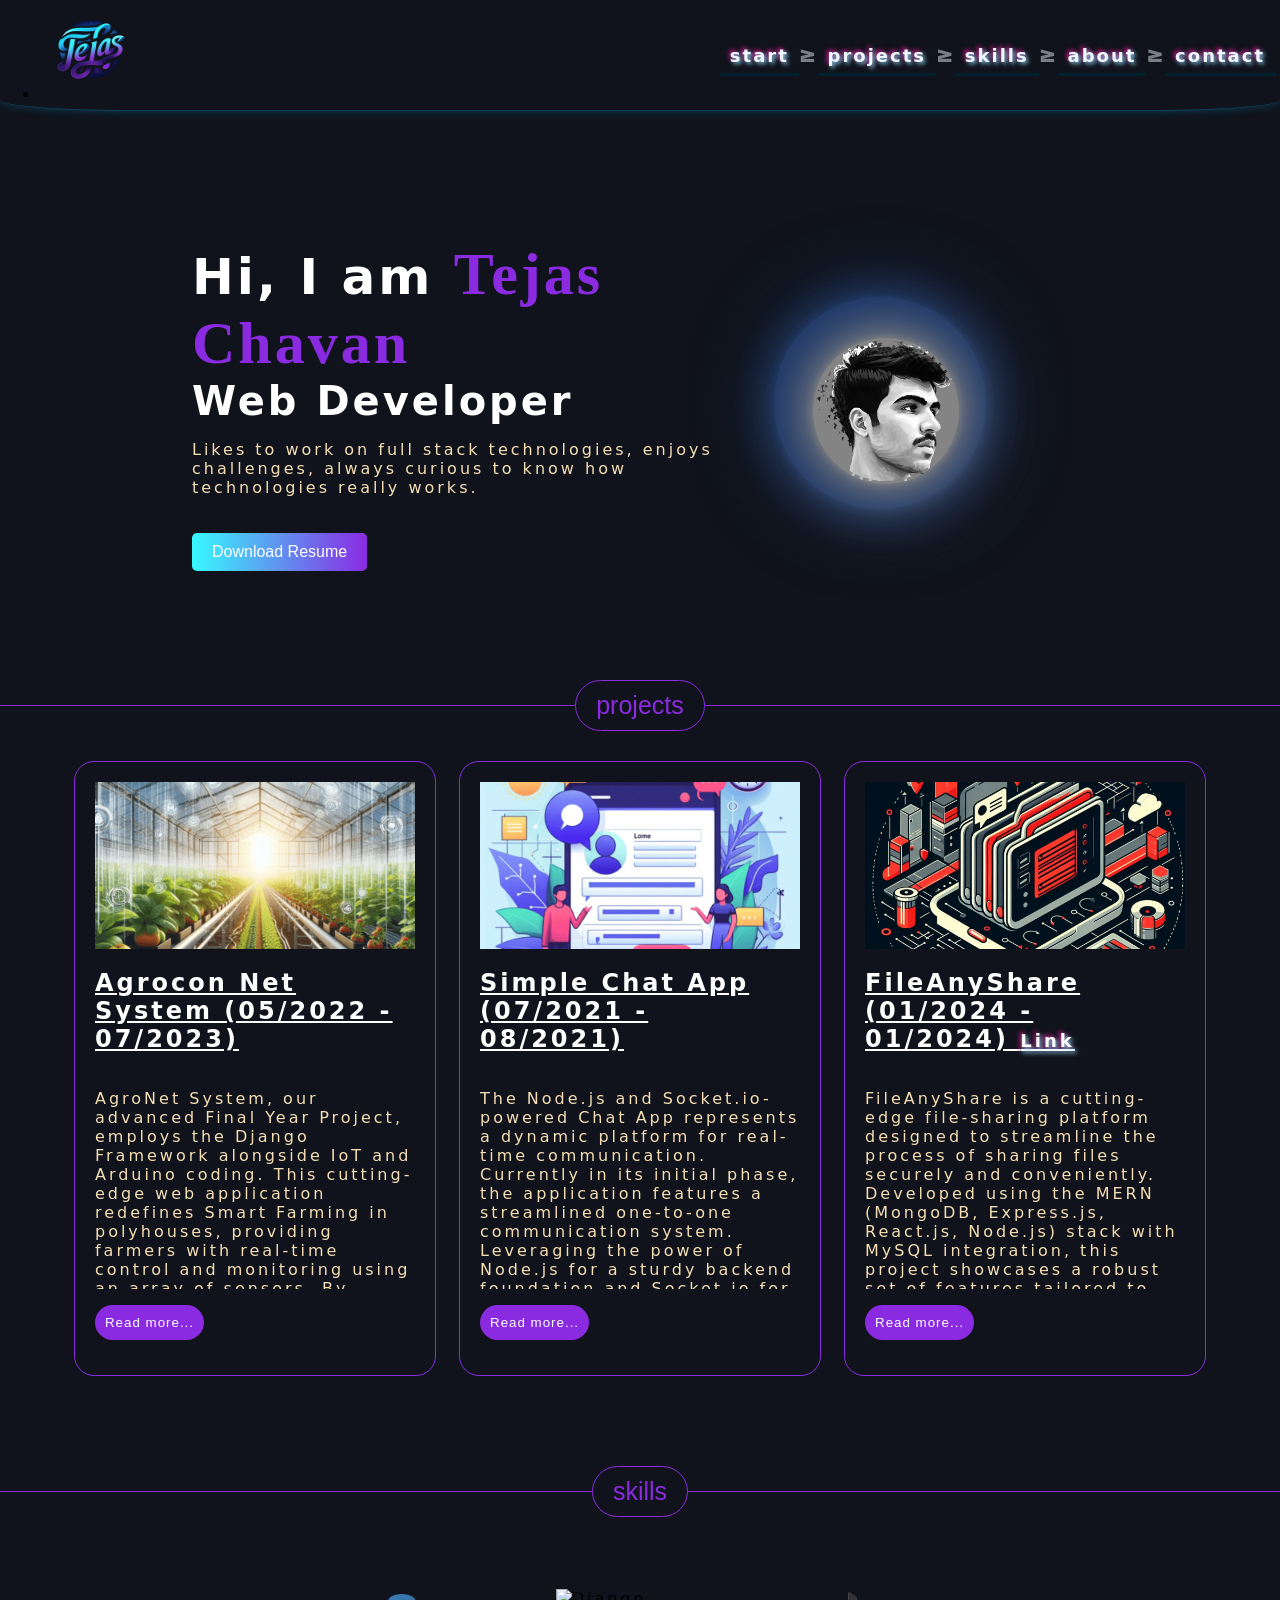
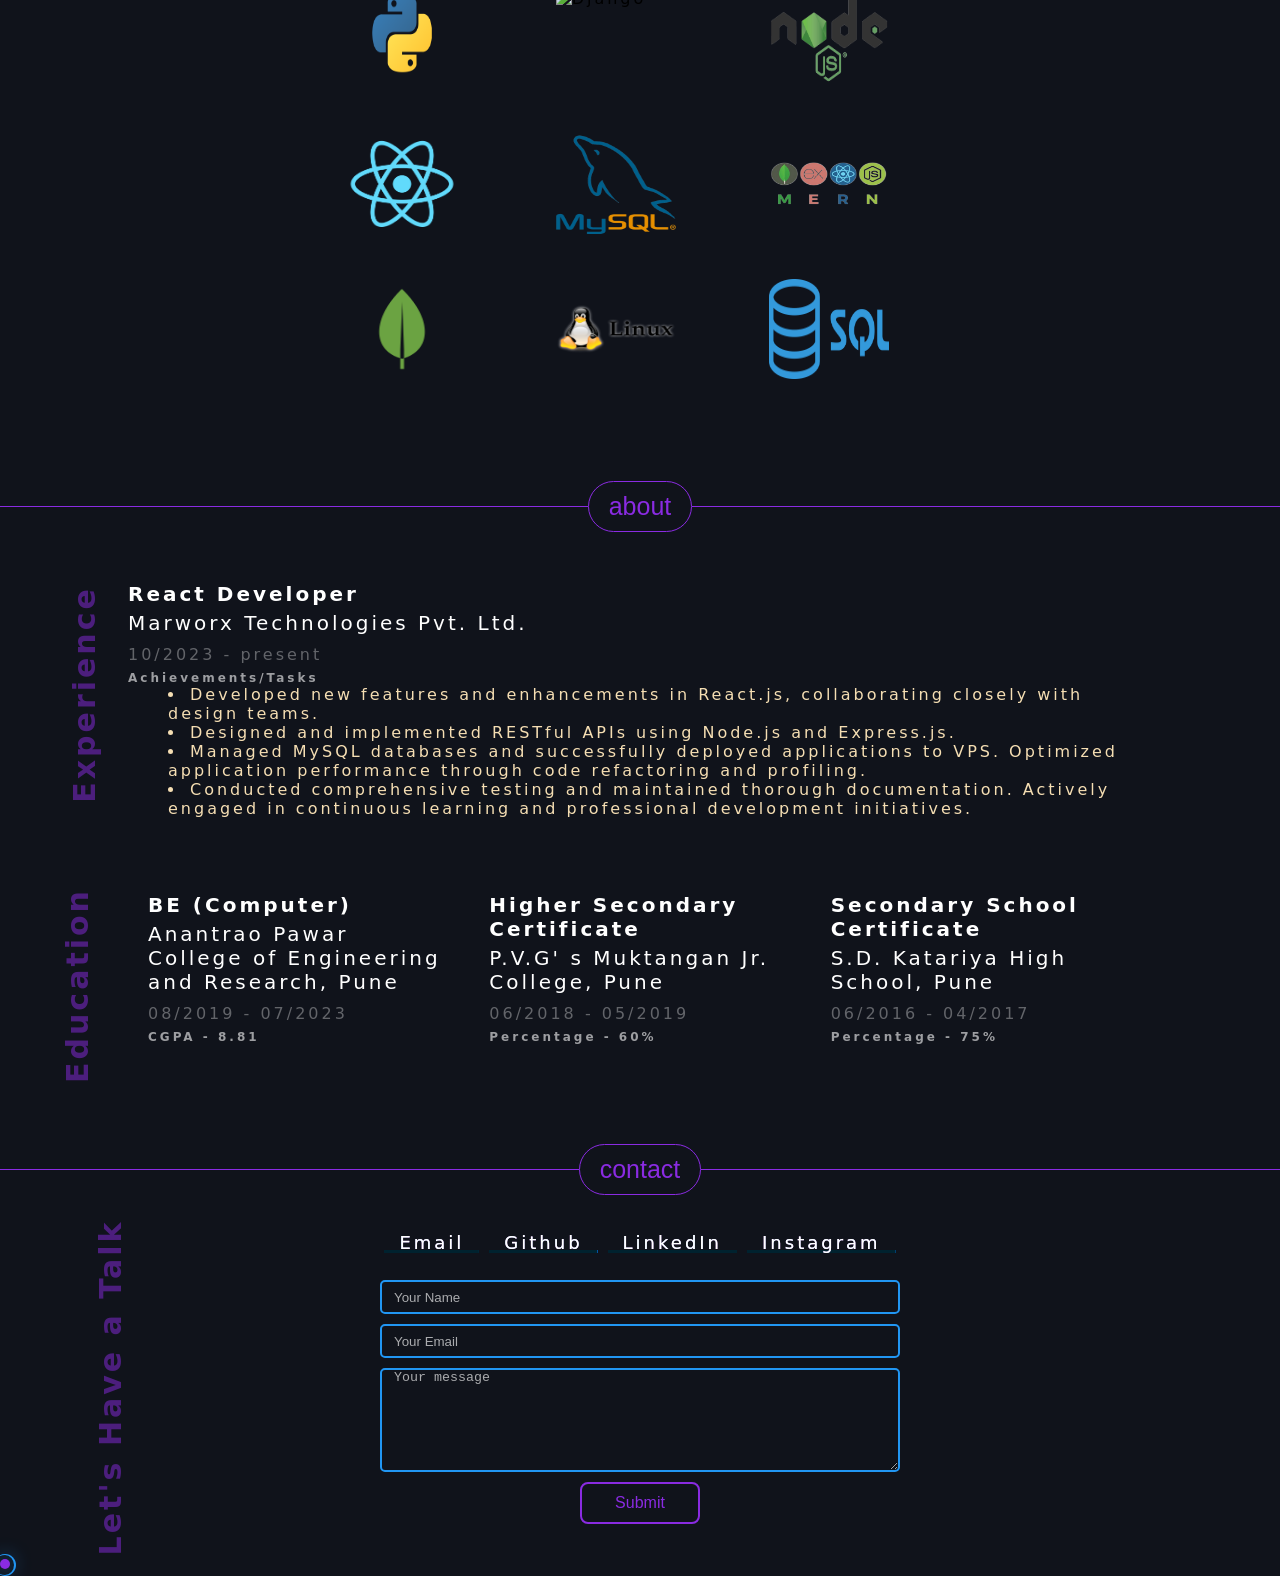
==== commit 07e4e979: "Meta tag added" ====
--- a/index.html
+++ b/index.html
@@ -7,6 +7,7 @@
     <meta property="Tejas Chavan" content="Tejas Chavan - Full Stack Web Developer">
     <meta property="Personal portfolio website" content="Explore the web developer portfolio of Tejas Chavan. Check out projects, skills, and more.">
     <meta name="description" content="Web developer portfolio of Tejas Chavan. Explore projects, skills, and more.">
+    <meta name="google-site-verification" content="ehyUa_oosb0JynbibxdDMedoC7IftoUJvaSoWtDg2gA" />
     <link rel="stylesheet" href="navbar.css">
     <script src="https://kit.fontawesome.com/4c9a69fe6a.js" crossorigin="anonymous"></script>
     <script defer src="https://smtpjs.com/v3/smtp.js"></script>
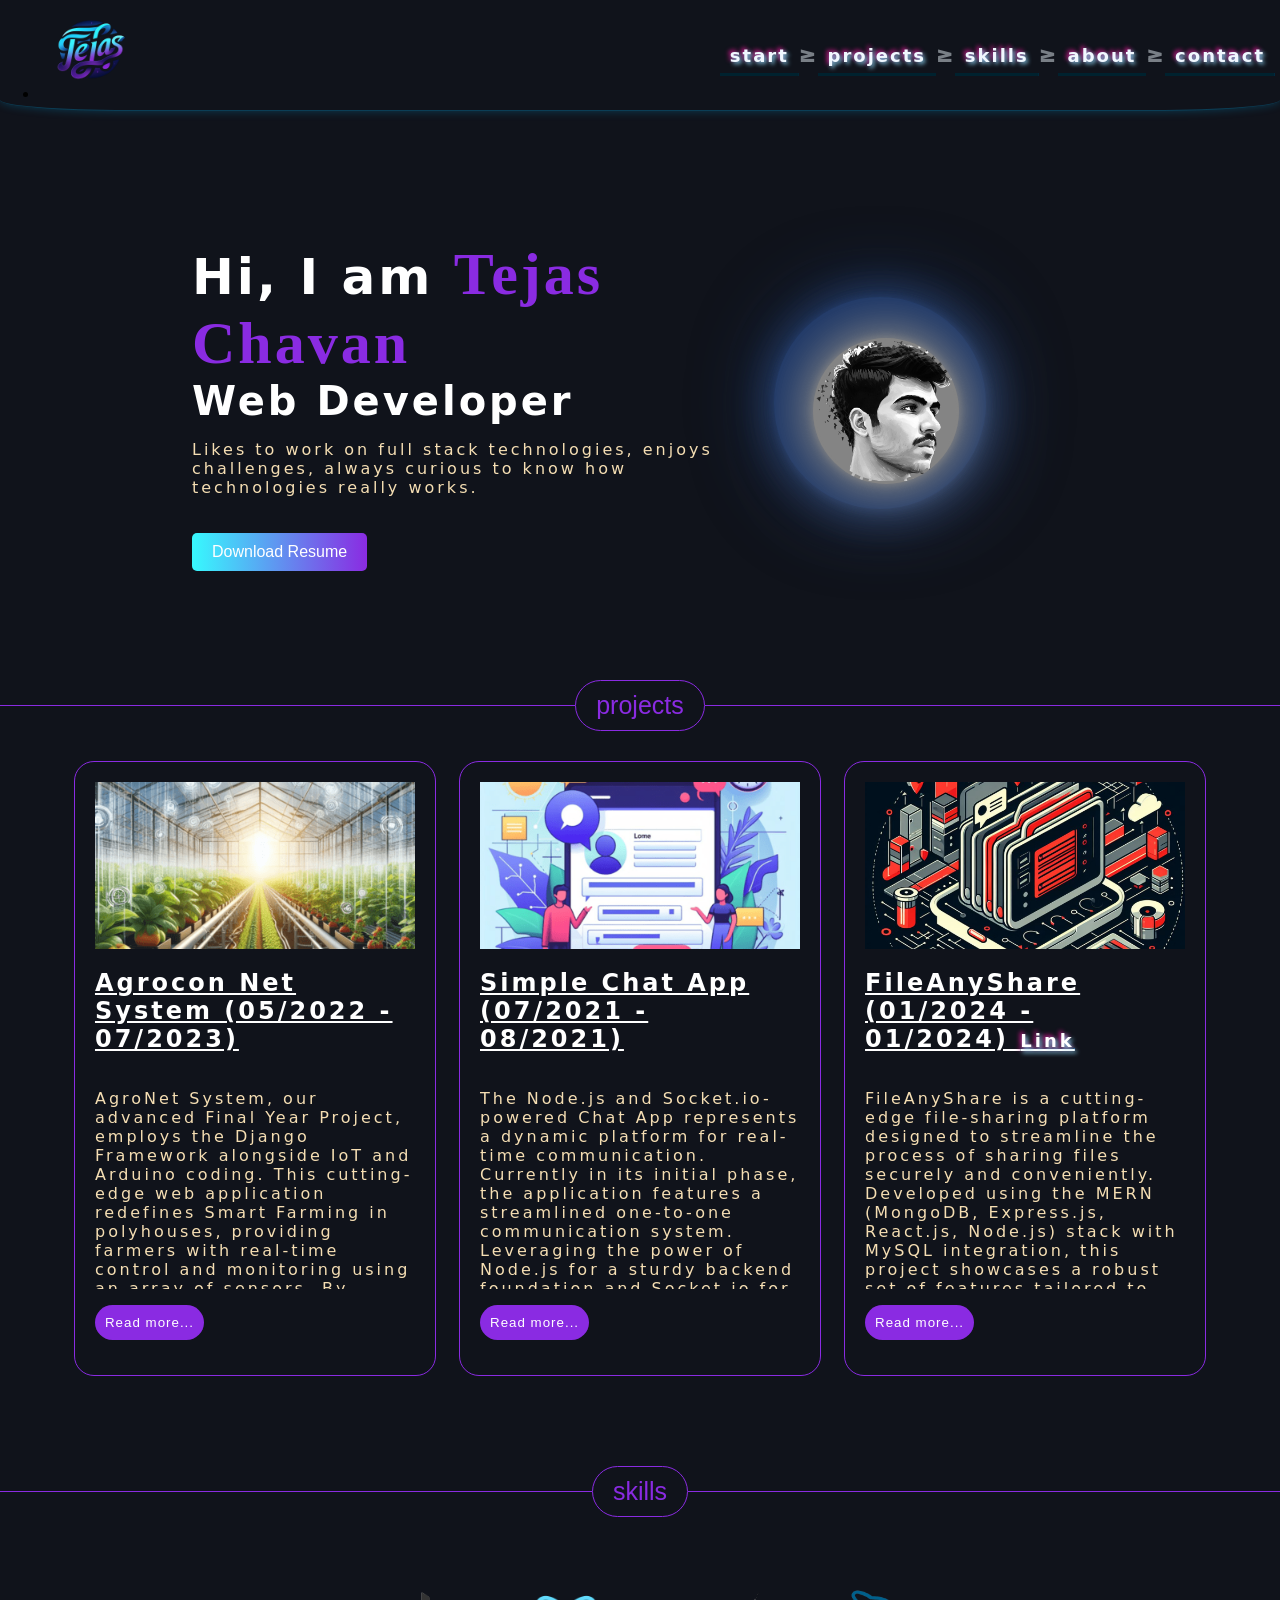
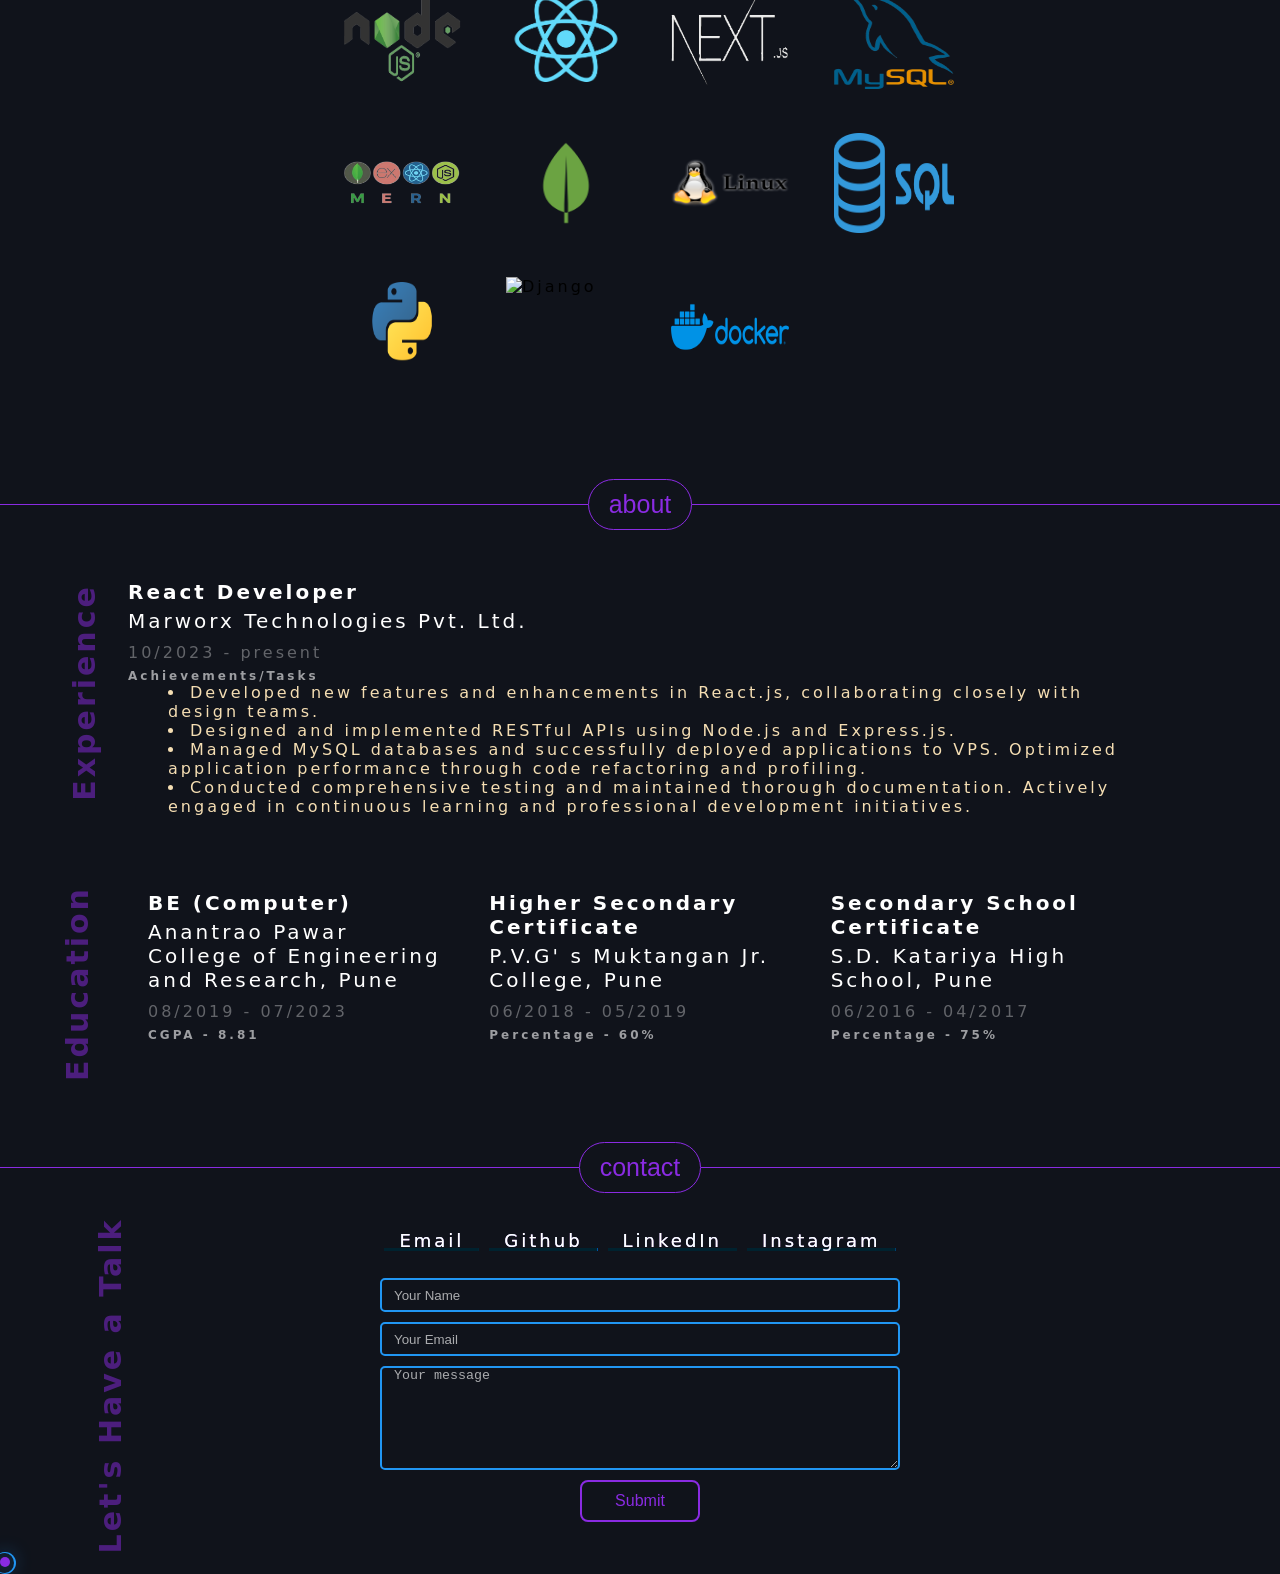
==== commit ac950174: "New reume and skill added" ====
--- a/index.html
+++ b/index.html
@@ -59,7 +59,7 @@
             <p class="tagline">Likes to work on full stack technologies, enjoys challenges, always curious to know how
                 technologies
                 really works.</p>
-            <button class="download" id="download" onclick="window.open('Assets/TejasChavanResume3.pdf')">Download Resume</button>
+            <button class="download" id="download" onclick="window.open('Assets/TejasChavanResume4.pdf')">Download Resume</button>
         </div>
         <div class="sec1-div2">
             <div class="circle2"></div>
@@ -108,15 +108,17 @@
             class="line"></span></div>
     <section class="sec3">
         <div class="sec3-div1">
+            <img data-aos="zoom-in" src="Assets/Nodejs.png" alt="Nodejs" class="logo">
+            <img data-aos="zoom-in" src="Assets/React.png" alt="React" class="logo">
+            <img data-aos="zoom-in" src="Assets/NextJs.png" alt="React" class="logo">
+            <img data-aos="zoom-in" src="Assets/Mysql.png" alt="Mysql" class="logo">
+            <img data-aos="zoom-in" src="Assets/MERN.png" alt="MERN" class="logo">
+            <img data-aos="zoom-in" src="Assets/Mongo.png" alt="Mongo" class="logo">
+            <img data-aos="zoom-in" src="Assets/Linux.png" alt="Linux" class="logo">
+            <img data-aos="zoom-in" src="Assets/SQL.png" alt="SQL" class="logo">
             <img data-aos="zoom-in" src="Assets/python.png" alt="Python" class="logo">
             <img data-aos="zoom-in" src="Assets/Django.png" alt="Django" class="logo">
-            <img data-aos="zoom-in" src="Assets/Nodejs.png" alt="Nodejs" class="logo">
-            <img data-aos="zoom-in" src="Assets/React.png" alt="React" class="logo">
-            <img data-aos="zoom-in" src="Assets/Mysql.png" alt="Mysql" class="logo">
-            <img data-aos="zoom-in" src="Assets/MERN.png" alt="MERN" class="logo">
-            <img data-aos="zoom-in-left" src="Assets/Mongo.png" alt="Mongo" class="logo">
-            <img data-aos="zoom-in" src="Assets/Linux.png" alt="Linux" class="logo">
-            <img data-aos="zoom-in" src="Assets/SQL.png" alt="SQL" class="logo">
+            <img data-aos="zoom-in" src="Assets/Docker.png" alt="Django" class="logo">
         </div>
     </section>
     <div class="divider" id="sec4"><span data-aos="fade-down" class="line"></span> <button data-aos="fade-down"
--- a/navbar.css
+++ b/navbar.css
@@ -59,7 +59,7 @@
 
 } */
 
-.curtain-1{
+.curtain-1 {
     position: absolute;
     background-color: #10131b;
     display: flex;
@@ -70,25 +70,25 @@
     z-index: 111;
     position: fixed;
     height: 100%;
-    animation: curtain 1s ease-in-out 4s forwards ;
+    animation: curtain 1s ease-in-out 4s forwards;
     width: 50%;
 }
 
-.curtain-1 h1{
+.curtain-1 h1 {
     margin: 10px;
     color: #2196f3;
     opacity: 0;
-    animation: lets 1s ease-in-out 1s forwards ;
-}
-
-.curtain-2 h1{
+    animation: lets 1s ease-in-out 1s forwards;
+}
+
+.curtain-2 h1 {
     margin: 10px;
     opacity: 0;
     color: #2196f3;
-    animation: lets 1s ease-in-out 2s forwards ;
-}
-
-.curtain-2{
+    animation: lets 1s ease-in-out 2s forwards;
+}
+
+.curtain-2 {
     position: absolute;
     display: flex;
     align-items: center;
@@ -99,7 +99,7 @@
     z-index: 111;
     position: fixed;
     height: 100%;
-    animation: curtain 1s ease-in-out 4s forwards ;
+    animation: curtain 1s ease-in-out 4s forwards;
     width: 50%;
 }
 
@@ -125,6 +125,7 @@
 }
 
 @keyframes goline {
+
     /* 20%{
         height: 100%;
     }30%{
@@ -139,21 +140,24 @@
     } 90%{
         height: 100%;
     } */
-    100%{
+    100% {
         /* height: 100%; */
         transform: translate(0px, 0px);
     }
 }
+
 @keyframes curtain {
-    100%{
+    100% {
         width: 0%;
     }
 }
 
 @keyframes lets {
-    from{
+    from {
         opacity: 0;
-    }to{
+    }
+
+    to {
         opacity: 1;
     }
 }
@@ -216,6 +220,7 @@
     align-items: center;
     justify-content: center;
 }
+
 .item a {
     margin: 0px auto;
     color: aliceblue;
@@ -638,13 +643,14 @@
 
 .sec3-div1 {
     display: grid;
-    grid-template-columns: 1fr 1fr 1fr;
+    /* grid-template-columns: 1fr 1fr 1fr;
     grid-template-rows: 1fr 1fr 1fr;
     gap: 1px 1px;
     grid-template-areas:
         ". . ."
         ". . ."
-        ". . .";
+        ". . ."; */
+    grid-template-columns: repeat(4, 1fr);
     justify-content: start;
 }
 
@@ -696,7 +702,7 @@
     padding: 10px 15px 10px 15px;
 }
 
-.fa-solid.fa-bars{
+.fa-solid.fa-bars {
     display: none;
 }
 
@@ -1034,7 +1040,7 @@
         width: 140px;
     }
 
-    
+
     .sec2 .card {
         display: flex;
         flex-direction: column;
@@ -1046,10 +1052,24 @@
         justify-content: center;
         border-radius: 20px;
     }
+
     .sec3 {
         margin: 50px 15%;
         /* border: 1px solid blanchedalmond; */
         width: 50%;
+    }
+
+    .sec3-div1 {
+        display: grid;
+        /* grid-template-columns: 1fr 1fr;
+        grid-template-rows: 1fr 1fr;
+        gap: 1px 1px;
+        grid-template-areas:
+            ". ."
+            ". ."
+            ". ."; */
+        grid-template-columns: repeat(3, 1fr);
+        justify-content: start;
     }
 
     .sec4-div1 h2 {
@@ -1069,6 +1089,7 @@
         margin-top: 105px;
         color: rgba(137, 43, 226, 0.495);
     }
+
     .sec5 h2 {
         position: absolute;
         transform: rotate(270deg)translate(10px, -95px);
@@ -1080,7 +1101,7 @@
 }
 
 @media only screen and (max-width: 425px) {
-    .curtain-1{
+    .curtain-1 {
         position: absolute;
         background-color: #10131b;
         display: none;
@@ -1091,27 +1112,27 @@
         z-index: 111;
         position: fixed;
         height: 100%;
-        animation: curtain 1s ease-in-out 5s forwards ;
+        animation: curtain 1s ease-in-out 5s forwards;
         width: 50%;
     }
-    
-    .curtain-1 h1{
+
+    .curtain-1 h1 {
         display: none;
         margin: 10px;
         color: #2196f3;
         opacity: 0;
-        animation: lets 1.5s ease-in-out 2s forwards ;
-    }
-    
-    .curtain-2 h1{
+        animation: lets 1.5s ease-in-out 2s forwards;
+    }
+
+    .curtain-2 h1 {
         display: none;
         margin: 10px;
         opacity: 0;
         color: #2196f3;
-        animation: lets 1.5s ease-in-out 3s forwards ;
-    }
-    
-    .curtain-2{
+        animation: lets 1.5s ease-in-out 3s forwards;
+    }
+
+    .curtain-2 {
         position: absolute;
         display: none;
         align-items: center;
@@ -1122,9 +1143,10 @@
         z-index: 111;
         position: fixed;
         height: 100%;
-        animation: curtain 1s ease-in-out 5s forwards ;
+        animation: curtain 1s ease-in-out 5s forwards;
         width: 50%;
     }
+
     .navbar .ul2 {
         display: none;
         width: fit-content;
@@ -1133,7 +1155,7 @@
         padding: 14px 5px;
     }
 
-    #ul2{
+    #ul2 {
         display: none;
     }
 
@@ -1144,8 +1166,9 @@
         width: 100%;
         justify-content: center;
         margin: auto;
-    
-    }
+
+    }
+
     .sec1-div1 {
         margin-top: 200px;
         width: 100%;
@@ -1155,11 +1178,12 @@
     .sec1-div1 .h1-name {
         font-size: 16px;
     }
-    .name{
+
+    .name {
         font-size: 16px;
     }
 
-    
+
     .dividers {
         font-size: 20px;
         font-weight: 1000;
@@ -1167,30 +1191,30 @@
         align-items: center;
         color: rgba(240, 248, 255, 0.47);
     }
-    
+
     .item {
         display: flex;
         align-items: center;
         justify-content: center;
     }
-    
+
     .item a {
         margin: 0px auto;
         color: aliceblue;
         padding: 10px 10px;
         transition: 0.5s;
     }
-    
+
     .logo {
         height: 100px;
         width: 100px;
     }
-    
+
     a {
         color: inherit;
         text-decoration: none;
     }
-    
+
     a {
         background:
             linear-gradient(to right,
@@ -1208,7 +1232,7 @@
         text-shadow: 2px 2px 4px #87CEEB, -2px -2px 4px #C71585;
         font-weight: 900;
     }
-    
+
     a:hover {
         background-size: 0 3px, 100% 3px;
     }
@@ -1275,6 +1299,12 @@
         border-radius: 20px;
     }
 
+    .sec3 {
+        margin: 50px 15%;
+        /* border: 1px solid blanchedalmond; */
+        width: 100%;
+    }
+
     .sec3-div1 {
         display: grid;
         grid-template-columns: 1fr 1fr;
@@ -1296,6 +1326,7 @@
         margin-top: 105px;
         color: rgba(137, 43, 226, 0.495);
     }
+
     .sec4-div2 h2 {
         position: absolute;
         transform: rotate(270deg)translate(-130px, -7rem);
@@ -1304,6 +1335,7 @@
         margin-top: 105px;
         color: rgba(137, 43, 226, 0.495);
     }
+
     .sec3 {
         margin: 50px auto;
         /* border: 1px solid blanchedalmond; */
@@ -1323,7 +1355,7 @@
         margin-top: 105px;
         color: rgba(137, 43, 226, 0.495);
     }
-    
+
     .sec5-main {
         display: flex;
         width: 52%;
@@ -1331,10 +1363,11 @@
         flex-direction: column;
         align-items: flex-start;
     }
-    
-}
+
+}
+
 @media only screen and (max-width: 376px) {
-    .curtain-1{
+    .curtain-1 {
         position: absolute;
         background-color: #10131b;
         display: none;
@@ -1345,27 +1378,27 @@
         z-index: 111;
         position: fixed;
         height: 100%;
-        animation: curtain 1s ease-in-out 5s forwards ;
+        animation: curtain 1s ease-in-out 5s forwards;
         width: 50%;
     }
-    
-    .curtain-1 h1{
+
+    .curtain-1 h1 {
         display: none;
         margin: 10px;
         color: #2196f3;
         opacity: 0;
-        animation: lets 1s ease-in-out 0s forwards ;
-    }
-    
-    .curtain-2 h1{
+        animation: lets 1s ease-in-out 0s forwards;
+    }
+
+    .curtain-2 h1 {
         display: none;
         margin: 10px;
         opacity: 0;
         color: #2196f3;
-        animation: lets 1s ease-in-out 1s forwards ;
-    }
-    
-    .curtain-2{
+        animation: lets 1s ease-in-out 1s forwards;
+    }
+
+    .curtain-2 {
         display: none;
         position: absolute;
         align-items: center;
@@ -1376,12 +1409,14 @@
         z-index: 111;
         position: fixed;
         height: 100%;
-        animation: curtain 1s ease-in-out 5s forwards ;
+        animation: curtain 1s ease-in-out 5s forwards;
         width: 50%;
     }
-    .fa-solid.fa-bars{
+
+    .fa-solid.fa-bars {
         display: flex;
     }
+
     .navbar {
         display: flex;
         justify-content: space-between;
@@ -1399,9 +1434,11 @@
         border-radius: 0% 0% 10% 10%;
         box-shadow: 0 0 10px rgba(0, 157, 213, 0.312);
     }
-    #ul2{
+
+    #ul2 {
         display: none;
     }
+
     .navbar .ul2 {
         display: none;
         width: fit-content;
@@ -1409,6 +1446,7 @@
         height: 50px;
         padding: 14px 5px;
     }
+
     .sec1 {
         /* border: 1px solid red; */
         display: flex;
@@ -1416,8 +1454,9 @@
         width: 100%;
         justify-content: center;
         margin: auto;
-    
-    }
+
+    }
+
     .sec1-div1 {
         margin-top: 200px;
         width: 100%;
@@ -1427,11 +1466,12 @@
     .sec1-div1 .h1-name {
         font-size: 16px;
     }
-    .name{
+
+    .name {
         font-size: 26px;
     }
 
-    
+
     .dividers {
         font-size: 20px;
         font-weight: 1000;
@@ -1439,30 +1479,30 @@
         align-items: center;
         color: rgba(240, 248, 255, 0.47);
     }
-    
+
     .item {
         display: flex;
         align-items: center;
         justify-content: center;
     }
-    
+
     .item a {
         margin: 0px auto;
         color: aliceblue;
         padding: 10px 10px;
         transition: 0.5s;
     }
-    
+
     .logo {
         height: 100px;
         width: 100px;
     }
-    
+
     a {
         color: inherit;
         text-decoration: none;
     }
-    
+
     a {
         background:
             linear-gradient(to right,
@@ -1480,7 +1520,7 @@
         text-shadow: 2px 2px 4px #87CEEB, -2px -2px 4px #C71585;
         font-weight: 900;
     }
-    
+
     a:hover {
         background-size: 0 3px, 100% 3px;
     }
@@ -1570,6 +1610,7 @@
         margin-top: 105px;
         color: rgba(137, 43, 226, 0.495);
     }
+
     .sec4-div2 h2 {
         position: absolute;
         transform: rotate(270deg)translate(-130px, -7rem);
@@ -1578,6 +1619,7 @@
         margin-top: 105px;
         color: rgba(137, 43, 226, 0.495);
     }
+
     .sec3 {
         margin: 50px auto;
         /* border: 1px solid blanchedalmond; */
@@ -1597,7 +1639,7 @@
         margin-top: 105px;
         color: rgba(137, 43, 226, 0.495);
     }
-    
+
     .sec5-main {
         display: flex;
         width: 61%;
@@ -1605,7 +1647,7 @@
         flex-direction: column;
         align-items: flex-start;
     }
-    
+
 }
 
 
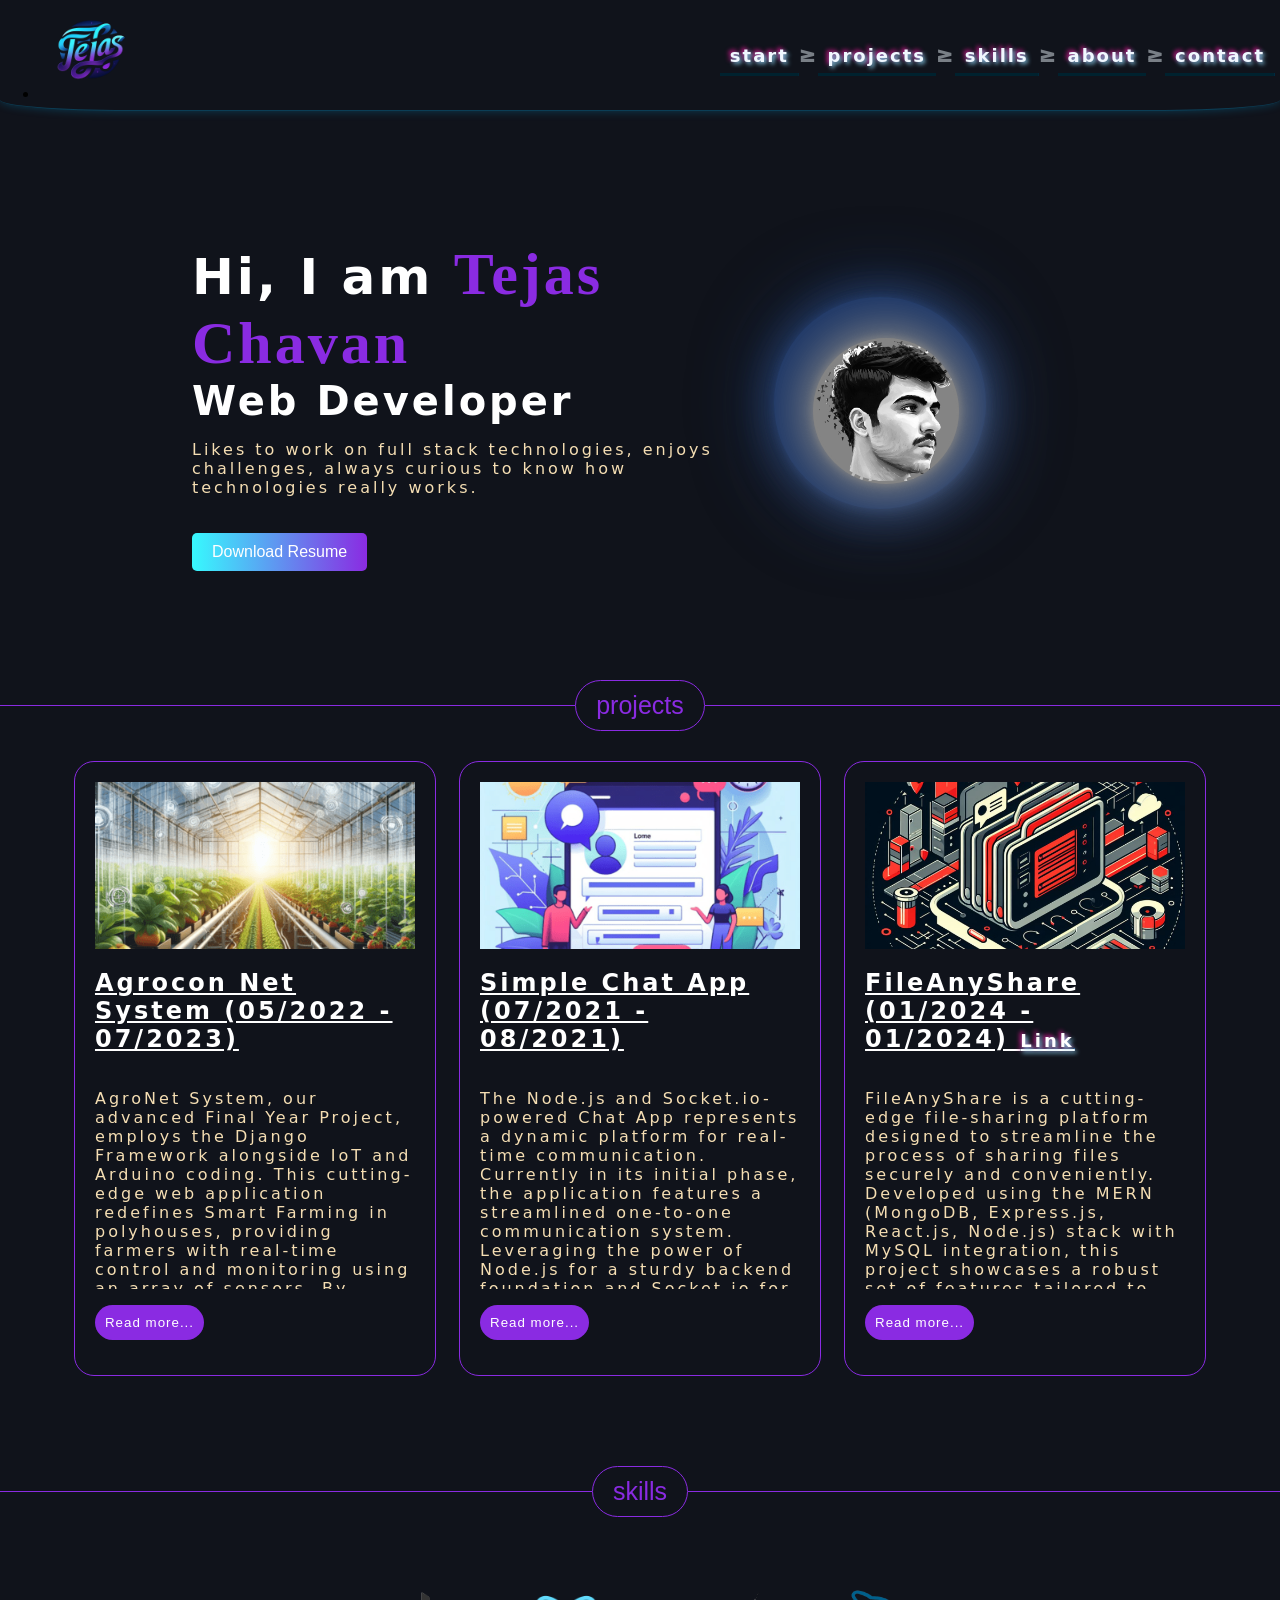
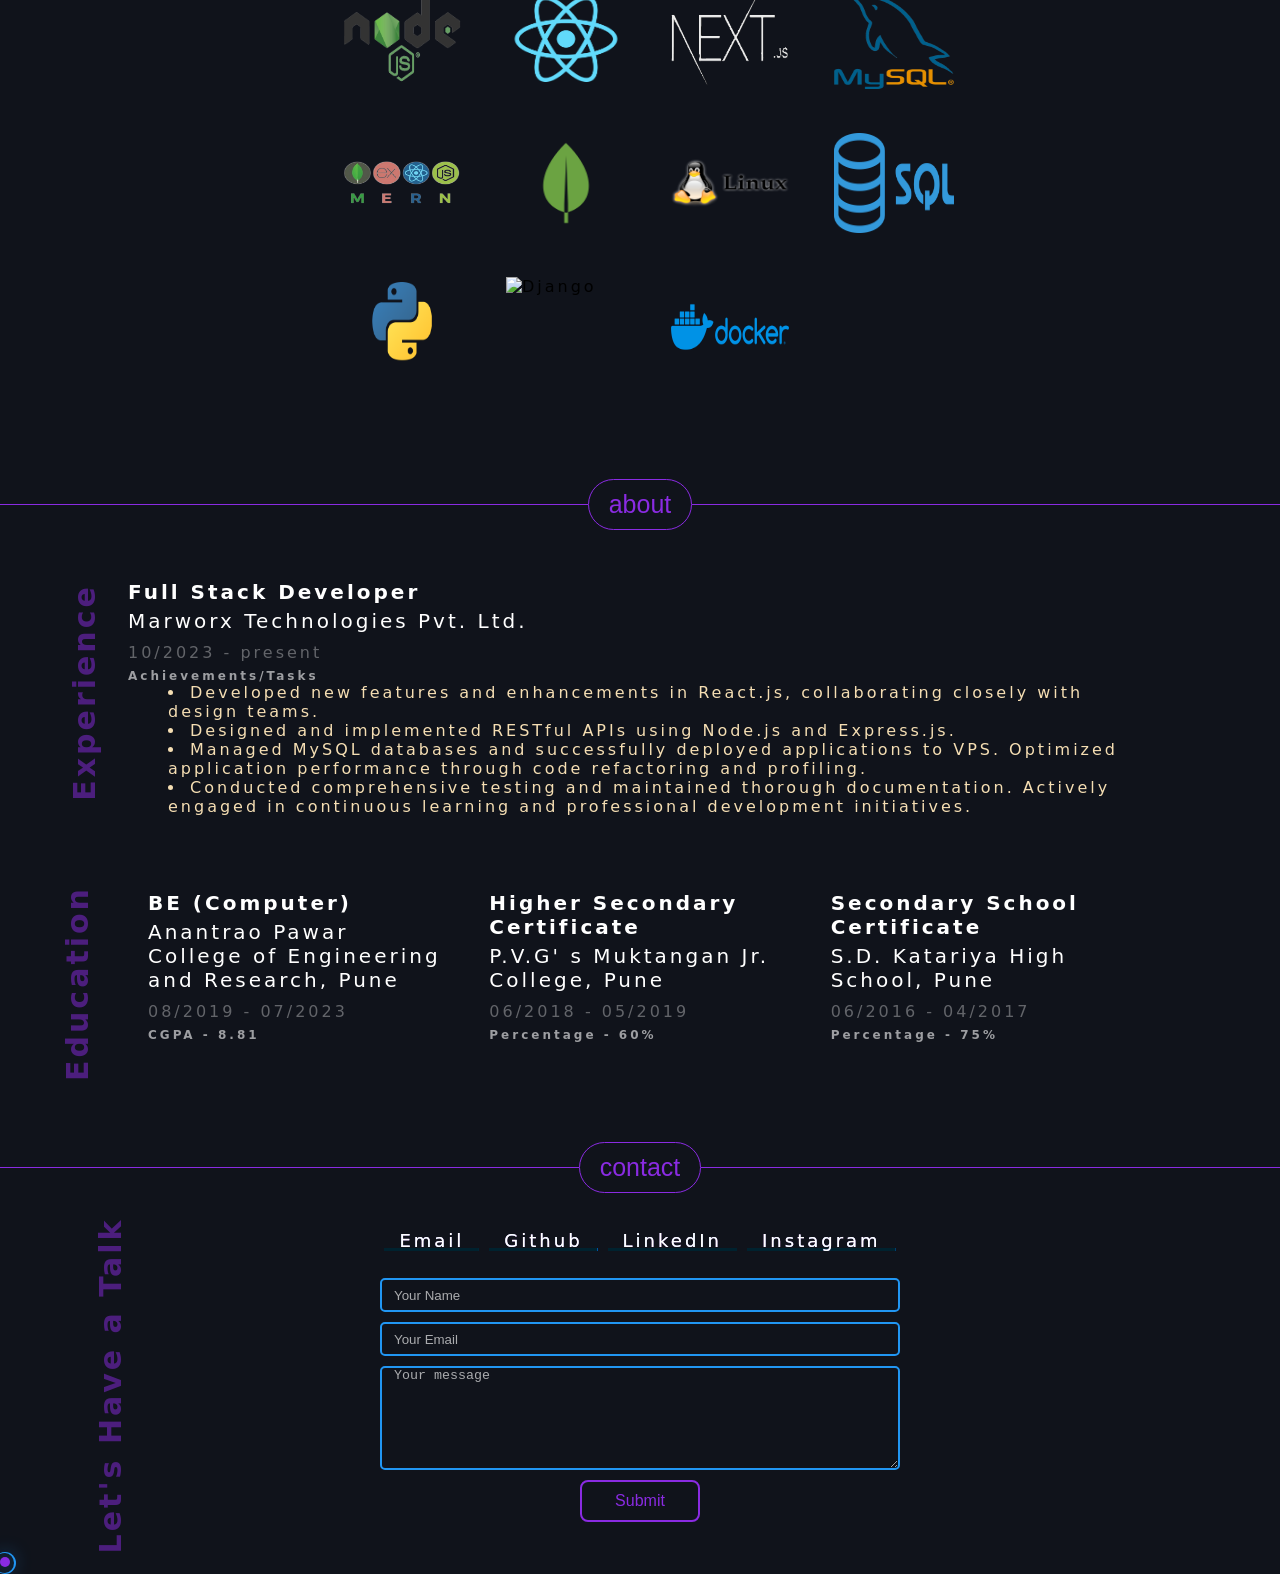
==== commit 8eb69f4b: "Resume updated" ====
--- a/index.html
+++ b/index.html
@@ -59,7 +59,7 @@
             <p class="tagline">Likes to work on full stack technologies, enjoys challenges, always curious to know how
                 technologies
                 really works.</p>
-            <button class="download" id="download" onclick="window.open('Assets/TejasChavanResume4.pdf')">Download Resume</button>
+            <button class="download" id="download" onclick="window.open('Assets/Tejas_Chavan_React_Developer.pdf')">Download Resume</button>
         </div>
         <div class="sec1-div2">
             <div class="circle2"></div>
@@ -127,7 +127,7 @@
     <section class="sec4">
         <div class="sec4-div1" data-aos="zoom-out-down" data-aos-duration="700">
             <h2>Experience</h2>
-            <h4>React Developer</h4>
+            <h4>Full Stack Developer</h4>
             <h4 style="font-weight: 300; font-size: 20px;">Marworx Technologies Pvt. Ltd.</h4>
             <p>10/2023 - present</p>
             <h6>Achievements/Tasks</h6>
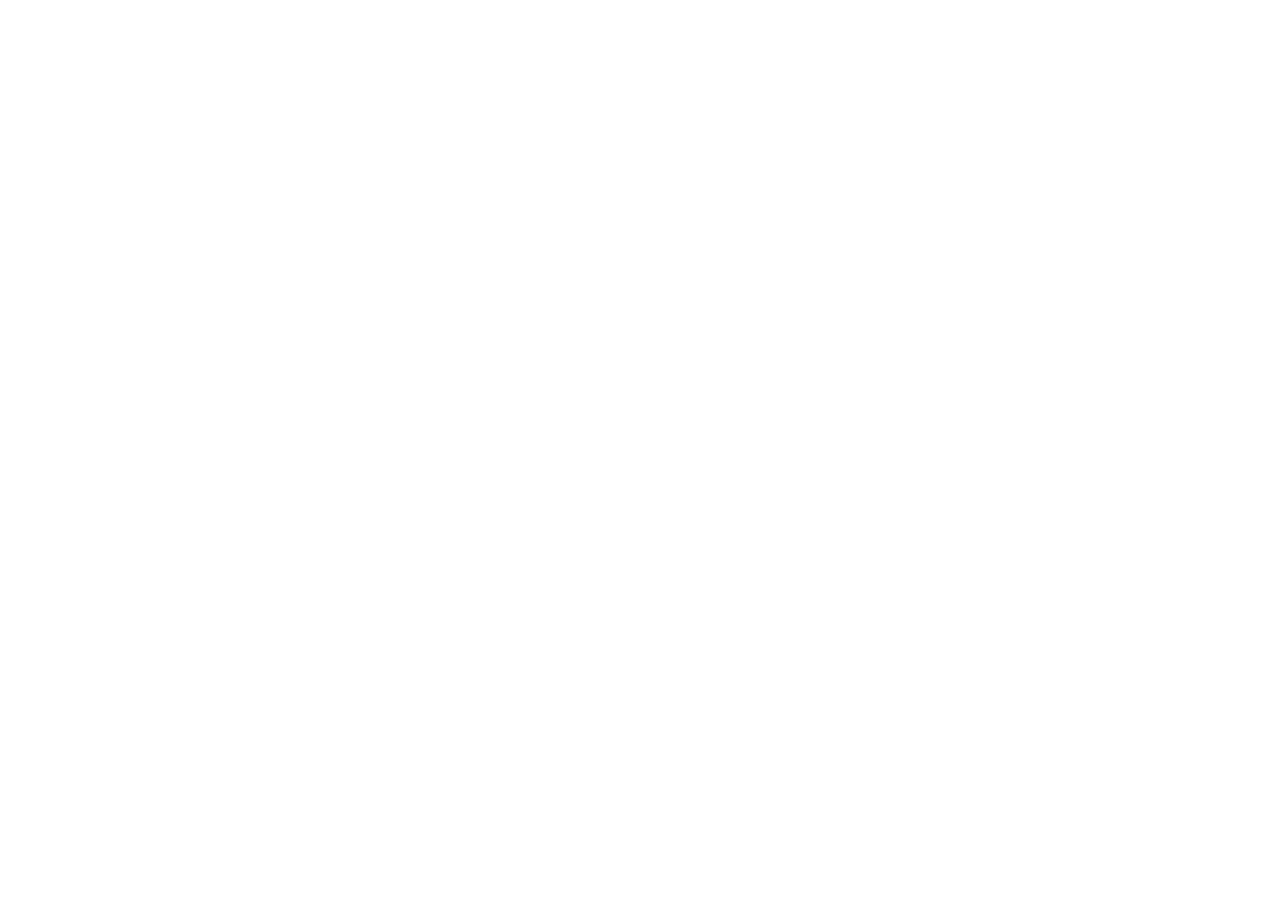
==== commit 14f9a5d2: "New portfolio commit" ====
--- a/index.html
+++ b/index.html
@@ -1,205 +1,263 @@
-<!DOCTYPE html>
-<html lang="en">
-<head>
-    <meta charset="UTF-8">
-    <meta name="viewport" content="width=device-width, initial-scale=1.0">
-    <link rel="icon" href="Assets/favicon.ico" type="image/x-icon">
-    <meta property="Tejas Chavan" content="Tejas Chavan - Full Stack Web Developer">
-    <meta property="Personal portfolio website" content="Explore the web developer portfolio of Tejas Chavan. Check out projects, skills, and more.">
-    <meta name="description" content="Web developer portfolio of Tejas Chavan. Explore projects, skills, and more.">
-    <meta name="google-site-verification" content="ehyUa_oosb0JynbibxdDMedoC7IftoUJvaSoWtDg2gA" />
-    <link rel="stylesheet" href="navbar.css">
-    <script src="https://kit.fontawesome.com/4c9a69fe6a.js" crossorigin="anonymous"></script>
-    <script defer src="https://smtpjs.com/v3/smtp.js"></script>
-    <link rel="stylesheet" href="https://unpkg.com/aos@next/dist/aos.css" />
-    <title>Tejas Chavan - Portfolio</title>
-    <script defer src="https://unpkg.com/aos@next/dist/aos.js"></script>
-    <script defer src="index.js"></script>
-</head>
-
-<body>
-    <nav class="navbar" id="navbar">
-        <ul class="ul1">
-            <li class="logo"><img height="100" width="100" src="./Assets/tejas_logo-removebg-preview.png" alt="logo">
-            </li>
-        </ul>
-        <i class="fa-solid fa-bars" onclick="toggleNav()"
-            style="color: #52f3ff;position: absolute; top: 30px; right: 40px;"></i>
-        <ul class="ul2">
-            <li class="item"><a href="#sec1">start</a></li><span class="dividers">≥</span>
-            <li class="item"><a href="#sec2">projects</a></li><span class="dividers">≥</span>
-            <li class="item"><a href="#sec3">skills</a></li><span class="dividers">≥</span>
-            <li class="item"><a href="#sec4">about</a></li><span class="dividers">≥</span>
-            <li class="item"><a href="#sec5">contact</a></li>
-        </ul>
-        <ul id="ul2" style="display: none;">
-            <li class="item"><a href="#sec1" onclick="toggleNav()">start</a></li>
-            <li class="item"><a href="#sec2" onclick="toggleNav()">projects</a></li>
-            <li class="item"><a href="#sec3" onclick="toggleNav()">skills</a></li>
-            <li class="item"><a href="#sec4" onclick="toggleNav()">about</a></li>
-            <li class="item"><a href="#sec5" onclick="toggleNav()">contact</a></li>
-        </ul>
-    </nav>
-    <div class="curtain-1">
-        <div class="curt1-line1"></div>
-        <h1>Let's</h1>
-    </div>
-    <div class="curtain-2">
-        <h1>Go</h1>
-        <div class="curt2-line1"></div>
-    </div>
-    <section class="sec1" id="sec1">
-        <div class="sec1-div1">
-            <h1 class="h1-name" data-aos="fade-right" data-replace="Engineer">
-                Hi, I am <span class="name">Tejas Chavan</span>
-            </h1>
-            <h2>
-                <span class="fancy" id="fancy">Web Developer</span>
-            </h2>
-            <p class="tagline">Likes to work on full stack technologies, enjoys challenges, always curious to know how
-                technologies
-                really works.</p>
-            <button class="download" id="download" onclick="window.open('Assets/Tejas_Chavan_React_Developer.pdf')">Download Resume</button>
-        </div>
-        <div class="sec1-div2">
-            <div class="circle2"></div>
-            <div class="circle3"></div>
-        </div>
-    </section>
-    <div data-aos="fade-down" class="divider" id="sec2"><span class="line"></span> <button data-aos="fade-down"
-            data-aos-delay="500" class="divider-btn">projects</button><span data-aos="fade-down" data-aos-delay="1000"
-            class="line"></span></div>
-    <section class="sec2">
-        <div class="card" data-aos="fade-right" data-aos-duration="1000" name="card_1">
-            <img src="./Assets/agrocon.png" width="auto" alt="" srcset="">
-            <h2 class="card-title">Agrocon Net System (05/2022 - 07/2023)</h2>
-            <p class="card-desc" id="card_1">AgroNet System, our advanced Final Year Project, employs the Django
-                Framework alongside IoT and Arduino coding. This cutting-edge web application redefines Smart Farming in
-                polyhouses, providing farmers with real-time control and monitoring using an array of sensors. By
-                seamlessly integrating technology, AgroNet System represents a forward-thinking approach to agriculture,
-                offering precise insights for optimal plant growth and resource utilization. This project underscores
-                the potential of modern technology to revolutionize farming practices, making it more efficient,
-                data-driven, and sustainable.</p>
-            <div class="card-footer"><button class="footer-btn" onclick="readMore(this)">Read more...</button></div>
-        </div>
-        <div class="card" data-aos="fade-right" data-aos-delay="500" data-aos-duration="1000" name="card_2">
-            <img src="./Assets/chat.png" width="auto" alt="" srcset="">
-            <h2 class="card-title">Simple Chat App (07/2021 - 08/2021)</h2>
-            <p class="card-desc" id="card_2">The Node.js and Socket.io-powered Chat App represents a dynamic platform
-                for real-time communication. Currently in its initial phase, the application features a streamlined
-                one-to-one communication system. Leveraging the power of Node.js for a sturdy backend foundation and
-                Socket.io for enabling instantaneous bidirectional communication, the app ensures a responsive and
-                interactive user experience. As the development progresses, the focus remains on refining and perfecting
-                the one-to-one communication feature. Each detail is meticulously addressed to meet and exceed user
-                satisfaction. The commitment to simplicity serves as a deliberate design choice, allowing for a
-                user-friendly interface and a seamless chat experience.</p>
-            <div class="card-footer"><button class="footer-btn" onclick="readMore(this)">Read more...</button></div>
-        </div>
-        <div class="card" data-aos="fade-right" data-aos-delay="1000" data-aos-duration="1000" name="card_3">
-            <img src="./Assets/FileAnyShare.png" width="auto" alt="" srcset="">
-            <h2 class="card-title">FileAnyShare (01/2024 - 01/2024) <a href="https://fileanyshare.vercel.app/" target="_blank">Link</a></h2>
-            <p class="card-desc" id="card_3">
-                FileAnyShare is a cutting-edge file-sharing platform designed to streamline the process of sharing files securely and conveniently. Developed using the MERN (MongoDB, Express.js, React.js, Node.js) stack with MySQL integration, this project showcases a robust set of features tailored to meet modern file-sharing needs. With FileAnyShare, users can effortlessly upload files of any size and format, secure in the knowledge that each upload is assigned a unique, randomly generated URL path for enhanced privacy. The platform also empowers users with customizable expiration times for shared files, ensuring data privacy and regulatory compliance. Dynamic link generation facilitates seamless sharing across teams, clients, and stakeholders, while an intuitive interface allows recipients to effortlessly view shared files and download them with a single click. FileAnyShare represents a fusion of innovative technology and user-centric design, setting the benchmark for efficient and secure file sharing in today's digital landscape.</p>
-            <div class="card-footer"><button class="footer-btn" onclick="readMore(this)">Read more...</button></div>
-        </div>
-    </section>
-    <div data-aos="fade-down" class="divider" id="sec3"><span class="line"></span> <button data-aos="fade-down"
-            data-aos-delay="500" class="divider-btn">skills</button><span data-aos="fade-down" data-aos-delay="1000"
-            class="line"></span></div>
-    <section class="sec3">
-        <div class="sec3-div1">
-            <img data-aos="zoom-in" src="Assets/Nodejs.png" alt="Nodejs" class="logo">
-            <img data-aos="zoom-in" src="Assets/React.png" alt="React" class="logo">
-            <img data-aos="zoom-in" src="Assets/NextJs.png" alt="React" class="logo">
-            <img data-aos="zoom-in" src="Assets/Mysql.png" alt="Mysql" class="logo">
-            <img data-aos="zoom-in" src="Assets/MERN.png" alt="MERN" class="logo">
-            <img data-aos="zoom-in" src="Assets/Mongo.png" alt="Mongo" class="logo">
-            <img data-aos="zoom-in" src="Assets/Linux.png" alt="Linux" class="logo">
-            <img data-aos="zoom-in" src="Assets/SQL.png" alt="SQL" class="logo">
-            <img data-aos="zoom-in" src="Assets/python.png" alt="Python" class="logo">
-            <img data-aos="zoom-in" src="Assets/Django.png" alt="Django" class="logo">
-            <img data-aos="zoom-in" src="Assets/Docker.png" alt="Django" class="logo">
-        </div>
-    </section>
-    <div class="divider" id="sec4"><span data-aos="fade-down" class="line"></span> <button data-aos="fade-down"
-            data-aos-delay="500" class="divider-btn">about</button><span data-aos="fade-down" data-aos-delay="1000"
-            class="line"></span></div>
-    <section class="sec4">
-        <div class="sec4-div1" data-aos="zoom-out-down" data-aos-duration="700">
-            <h2>Experience</h2>
-            <h4>Full Stack Developer</h4>
-            <h4 style="font-weight: 300; font-size: 20px;">Marworx Technologies Pvt. Ltd.</h4>
-            <p>10/2023 - present</p>
-            <h6>Achievements/Tasks</h6>
-            <ul class="sec4-ul">
-                <li class="sec4-li">Developed new features and enhancements in React.js, collaborating closely with design teams.  </li>
-                <li class="sec4-li">Designed and implemented RESTful APIs using Node.js and Express.js.  </li>
-                <li class="sec4-li">Managed MySQL databases and successfully deployed applications to VPS. Optimized application performance through code refactoring and profiling. </li>
-                <li class="sec4-li">Conducted comprehensive testing and maintained thorough documentation. Actively engaged in continuous learning and professional development initiatives.
-                </li>
-            </ul>
-
-        </div>
-
-        <div class="sec4-main">
-            <div class="sec4-div2" data-aos="zoom-in-right" data-aos-duration="500" data-aos-delay="500">
-                <h2>Education</h2>
-                <h4>BE (Computer)</h4>
-                <h4 style="font-weight: 300; font-size: 20px;">Anantrao Pawar College of Engineering and Research, Pune
-                </h4>
-                <p>08/2019 - 07/2023</p>
-                <h6>CGPA - 8.81</h6>
-            </div>
-            <div class="sec4-div2" data-aos="zoom-in-right" data-aos-duration="500" data-aos-delay="1000">
-                <h4>Higher Secondary Certificate</h4>
-                <h4 style="font-weight: 300; font-size: 20px;">P.V.G' s Muktangan Jr. College, Pune</h4>
-                <p>06/2018 - 05/2019</p>
-                <h6>Percentage - 60%</h6>
-            </div>
-            <div class="sec4-div2" data-aos="zoom-in-right" data-aos-duration="500" data-aos-delay="1500">
-                <h4>Secondary School Certificate</h4>
-                <h4 style="font-weight: 300; font-size: 20px;">S.D. Katariya High School, Pune</h4>
-                <p>06/2016 - 04/2017</p>
-                <h6>Percentage - 75%</h6>
-            </div>
-        </div>
-    </section>
-    <div data-aos="fade-down" class="divider" id="sec5"><span class="line"></span> <button data-aos="fade-down"
-            data-aos-delay="500" class="divider-btn">contact</button><span data-aos="fade-down" data-aos-delay="1000"
-            class="line"></span></div>
-    <section class="sec5">
-        <h2>Let's Have a Talk</h2>
-        <div class="sec5-main">
-            <div data-aos="fade-up" data-aos-delay="500" class="icons"
-                onclick="window.location.href = 'mailto:tejaschavan0501@gmail.com'">
-                <a><i class="fa-solid fa-envelope" style="color: white; font-size: 26px;"></i><span>Email</span></a>
-            </div>
-            <div data-aos="fade-up" data-aos-delay="1000" class="icons">
-                <a href="https://github.com/tejas1505"><i class="fa-brands fa-github"
-                        style="color: white;font-size: 26px;"></i><span>Github</span></a>
-            </div>
-            <div data-aos="fade-up" data-aos-delay="1500" class="icons">
-                <a href="http://www.linkedin.com/in/tejaschavan15"><i class="fa-brands fa-linkedin"
-                        style="color: white;font-size: 26px;"></i><span>LinkedIn</span></a>
-            </div>
-            <div data-aos="fade-up" data-aos-delay="2000" class="icons">
-                <a href="https://www.instagram.com/tejas_chavan_15"><i class="fa-brands fa-square-instagram"
-                        style="color: #ffffff;font-size: 26px;"></i><span>Instagram</span></a>
-            </div>
-        </div>
-        <div class="contact-form">
-            <form>
-                <input type="text" name="name" id="name" placeholder="Your Name">
-                <input type="email" name="email" id="email" placeholder="Your Email">
-                <textarea name="message" id="message" placeholder="Your message"></textarea>
-                <button type="submit" class="submit">Submit</button>
-            </form>
-        </div>
-    </section>
-    <script src="https://unpkg.com/aos@next/dist/aos.js"></script>
-    <script>
-        AOS.init();
-    </script>
-</body>
-
-</html>
+<!DOCTYPE html>
+<html lang="en" prefix="og: https://ogp.me/ns#">
+
+<head>
+  <meta charset="UTF-8" />
+  <meta name="viewport" content="width=device-width, initial-scale=1.0" />
+  <meta http-equiv="X-UA-Compatible" content="IE=edge" />
+
+  <!-- ============================================================
+       PRIMARY SEO — Title + Description
+       Rule: Title ≤ 60 chars | Description 150–160 chars
+  ============================================================ -->
+  <title>Tejas Chavan | Full Stack Developer — React, Node.js, MERN | Pune</title>
+  <meta name="description"
+    content="Tejas Chavan is a Full Stack Developer in Pune, India specialising in React.js, Node.js, Next.js and MERN stack. 2+ years building production web apps and RESTful APIs." />
+
+  <!-- Canonical — always set to your actual live domain to avoid duplicate content -->
+  <link rel="canonical" href="https://tejas1505.github.io/" />
+
+  <!-- ============================================================
+       KEYWORDS (supplementary; Google ignores these but Bing uses them)
+  ============================================================ -->
+  <meta name="keywords"
+    content="Tejas Chavan, Full Stack Developer Pune, React Developer Pune, Node.js Developer India, MERN Stack Developer, Next.js Developer, JavaScript Developer Pune, Web Developer Portfolio, Hire React Developer India, Full Stack Engineer Pune, MongoDB Express React Node, REST API Developer, TypeScript Developer, Django Developer Pune, Software Engineer Pune India" />
+
+  <!-- ============================================================
+       AUTHOR + ROBOTS
+  ============================================================ -->
+  <meta name="author" content="Tejas Chavan" />
+  <meta name="robots" content="index, follow, max-snippet:-1, max-image-preview:large, max-video-preview:-1" />
+  <meta name="googlebot" content="index, follow" />
+  <meta name="revisit-after" content="7 days" />
+  <meta name="language" content="English" />
+  <meta name="geo.region" content="IN-MH" />
+  <meta name="geo.placename" content="Pune, Maharashtra, India" />
+  <meta name="geo.position" content="18.5204;73.8567" />
+  <meta name="ICBM" content="18.5204, 73.8567" />
+
+  <!-- ============================================================
+       GOOGLE SITE VERIFICATION
+       Replace YOUR_VERIFICATION_CODE with the code from Google Search Console
+  ============================================================ -->
+  <meta name="google-site-verification" content="ehyUa_oosb0JynbibxdDMedoC7IftoUJvaSoWtDg2gA" />
+
+  <!-- Bing / Microsoft Webmaster Tools -->
+  <meta name="msvalidate.01" content="ehyUa_oosb0JynbibxdDMedoC7IftoUJvaSoWtDg2gA" />
+
+  <!-- Yandex Webmaster (optional but good for global reach) -->
+  <meta name="yandex-verification" content="abcb532478f8e937" />
+
+  <!-- ============================================================
+       OPEN GRAPH — Facebook, LinkedIn, WhatsApp previews
+  ============================================================ -->
+  <meta property="og:type" content="website" />
+  <meta property="og:url" content="https://tejas1505.github.io" />
+  <meta property="og:site_name" content="Tejas Chavan — Portfolio" />
+  <meta property="og:title" content="Tejas Chavan | Full Stack Developer — React, Node.js, MERN" />
+  <meta property="og:description"
+    content="Full Stack Developer in Pune specialising in React.js, Node.js and MERN stack. 2+ years building fast, scalable web applications and RESTful APIs." />
+  <meta property="og:image" content="https://tejas1505.github.io/og-image.png" />
+  <meta property="og:image:width" content="1200" />
+  <meta property="og:image:height" content="630" />
+  <meta property="og:image:alt" content="Tejas Chavan — Full Stack Developer Portfolio" />
+  <meta property="og:locale" content="en_IN" />
+
+  <meta name="twitter:site" content="@tejas_chavan_15" />
+  <meta name="twitter:creator" content="@tejas_chavan_15" />
+  <meta name="twitter:title" content="Tejas Chavan | Full Stack Developer — React, Node.js, MERN" />
+  <meta name="twitter:description"
+    content="Full Stack Developer in Pune building production-grade React apps & REST APIs. 2+ years of MERN stack experience." />
+  <meta name="twitter:image" content="https://tejas1505.github.io/og-image.png" />
+  <meta name="twitter:image:alt" content="Tejas Chavan — Full Stack Developer Portfolio" />
+
+  <!-- ============================================================
+       STRUCTURED DATA — JSON-LD (Google Rich Results)
+       Includes: Person, WebSite (sitelinks searchbox), BreadcrumbList
+  ============================================================ -->
+  <script type="application/ld+json">
+  {
+    "@context": "https://schema.org",
+    "@graph": [
+      {
+        "@type": "Person",
+        "@id": "https://tejas1505.github.io/#person",
+        "name": "Tejas Chavan",
+        "url": "https://tejas1505.github.io/",
+        "image": {
+          "@type": "ImageObject",
+          "url": "https://tejas1505.github.io/og-image.png",
+          "width": 1200,
+          "height": 630
+        },
+        "jobTitle": "Full Stack Developer",
+        "description": "Full Stack Developer in Pune, India specialising in React.js, Node.js, Next.js and MERN stack with 2+ years of professional experience.",
+        "email": "tejaschavan0501@gmail.com",
+        "address": {
+          "@type": "PostalAddress",
+          "addressLocality": "Pune",
+          "addressRegion": "Maharashtra",
+          "addressCountry": "IN"
+        },
+        "sameAs": [
+          "https://github.com/tejas1505",
+          "https://www.linkedin.com/in/tejaschavan15",
+          "https://www.instagram.com/tejas_chavan_15"
+        ],
+        "knowsAbout": [
+          "React.js", "Next.js", "Node.js", "Express.js",
+          "MERN Stack", "TypeScript", "JavaScript", "Python",
+          "Django", "MySQL", "MongoDB", "PostgreSQL",
+          "Docker", "REST API", "Full Stack Development",
+          "Web Development", "Software Engineering"
+        ],
+        "alumniOf": {
+          "@type": "CollegeOrUniversity",
+          "name": "Anantrao Pawar College of Engineering and Research",
+          "address": {
+            "@type": "PostalAddress",
+            "addressLocality": "Pune",
+            "addressRegion": "Maharashtra",
+            "addressCountry": "IN"
+          }
+        },
+        "worksFor": {
+          "@type": "Organization",
+          "name": "Marworx Technologies Pvt. Ltd.",
+          "address": {
+            "@type": "PostalAddress",
+            "addressLocality": "Pune",
+            "addressRegion": "Maharashtra",
+            "addressCountry": "IN"
+          }
+        }
+      },
+      {
+        "@type": "WebSite",
+        "@id": "https://tejas1505.github.io/#website",
+        "url": "https://tejas1505.github.io/",
+        "name": "Tejas Chavan — Full Stack Developer Portfolio",
+        "description": "Portfolio of Tejas Chavan, Full Stack Developer in Pune, India.",
+        "publisher": { "@id": "https://tejas1505.github.io/#person" },
+        "inLanguage": "en-IN",
+        "potentialAction": {
+          "@type": "SearchAction",
+          "target": {
+            "@type": "EntryPoint",
+            "urlTemplate": "https://tejas1505.github.io/?q={search_term_string}"
+          },
+          "query-input": "required name=search_term_string"
+        }
+      },
+      {
+        "@type": "WebPage",
+        "@id": "https://tejas1505.github.io/#webpage",
+        "url": "https://tejas1505.github.io/",
+        "name": "Tejas Chavan | Full Stack Developer — React, Node.js, MERN | Pune",
+        "isPartOf": { "@id": "https://tejas1505.github.io/#website" },
+        "about": { "@id": "https://tejas1505.github.io/#person" },
+        "description": "Official portfolio of Tejas Chavan, Full Stack Developer specialising in React, Node.js, MERN stack.",
+        "inLanguage": "en-IN",
+        "datePublished": "2024-01-01",
+        "dateModified": "2025-04-01",
+        "breadcrumb": {
+          "@type": "BreadcrumbList",
+          "itemListElement": [
+            { "@type": "ListItem", "position": 1, "name": "Home", "item": "https://tejas1505.github.io/" }
+          ]
+        }
+      },
+      {
+        "@type": "ItemList",
+        "name": "Projects by Tejas Chavan",
+        "itemListElement": [
+          {
+            "@type": "ListItem",
+            "position": 1,
+            "item": {
+              "@type": "SoftwareApplication",
+              "name": "FileAnyShare",
+              "url": "https://fileanyshare.vercel.app/",
+              "description": "Secure file-sharing platform with unique URL paths, expiration times and dynamic link generation. Built with MERN + MySQL.",
+              "applicationCategory": "WebApplication",
+              "operatingSystem": "Web",
+              "author": { "@id": "https://tejas1505.github.io/#person" }
+            }
+          },
+          {
+            "@type": "ListItem",
+            "position": 2,
+            "item": {
+              "@type": "SoftwareApplication",
+              "name": "Agrocon Net System",
+              "description": "Smart farming IoT platform for polyhouse monitoring using Django, Arduino and real-time sensors.",
+              "applicationCategory": "WebApplication",
+              "operatingSystem": "Web",
+              "author": { "@id": "https://tejas1505.github.io/#person" }
+            }
+          },
+          {
+            "@type": "ListItem",
+            "position": 3,
+            "item": {
+              "@type": "SoftwareApplication",
+              "name": "SimpleChat",
+              "description": "Real-time chat application built with Node.js and Socket.io for bidirectional instant messaging.",
+              "applicationCategory": "WebApplication",
+              "operatingSystem": "Web",
+              "author": { "@id": "https://tejas1505.github.io/#person" }
+            }
+          }
+        ]
+      },
+      {
+        "@type": "ProfilePage",
+        "mainEntity": { "@id": "https://tejas1505.github.io/#person" },
+        "name": "Tejas Chavan Portfolio",
+        "url": "https://tejas1505.github.io/"
+      }
+    ]
+  }
+  </script>
+  
+  <link rel="icon" type="image/png" href="/favicon-96x96.png" sizes="96x96" />
+  <link rel="icon" type="image/svg+xml" href="/favicon.svg" />
+  <link rel="shortcut icon" href="/favicon.ico" />
+  <link rel="apple-touch-icon" sizes="180x180" href="/apple-touch-icon.png" />
+  <meta name="apple-mobile-web-app-title" content="Portfolio" />
+  <link rel="manifest" href="/site.webmanifest" />
+  <meta name="theme-color" content="#050508" />
+  <meta name="msapplication-TileColor" content="#050508" />
+
+  
+  <link rel="preconnect" href="https://fonts.googleapis.com" />
+  <link rel="preconnect" href="https://fonts.gstatic.com" crossorigin />
+  <link rel="dns-prefetch" href="https://fonts.googleapis.com" />
+
+  
+  <link
+    href="https://fonts.googleapis.com/css2?family=Syne:wght@400;500;600;700;800&family=DM+Mono:ital,wght@0,300;0,400;1,300&family=Bricolage+Grotesque:opsz,wght@12..96,300;12..96,400;12..96,500;12..96,700;12..96,800&display=swap"
+    rel="stylesheet" />
+  <script type="module" crossorigin src="/assets/index-XmEkmrwU.js"></script>
+  <link rel="stylesheet" crossorigin href="/assets/index-Cbn6LaYJ.css">
+</head>
+
+<body>
+  
+  <noscript>
+    <div style="padding:2rem;font-family:sans-serif;color:#f8f8fc;background:#050508;text-align:center">
+      <h1>Tejas Chavan — Full Stack Developer</h1>
+      <p>React.js · Node.js · MERN Stack · Next.js · Pune, India</p>
+      <p>Please enable JavaScript to view the full portfolio experience.</p>
+      <p>
+        Contact: <a href="mailto:tejaschavan0501@gmail.com" style="color:#818cf8">tejaschavan0501@gmail.com</a> |
+        <a href="https://github.com/tejas1505" style="color:#818cf8">GitHub</a> |
+        <a href="https://www.linkedin.com/in/tejaschavan15" style="color:#818cf8">LinkedIn</a>
+      </p>
+    </div>
+  </noscript>
+
+  <div id="root"></div>
+</body>
+
+</html>
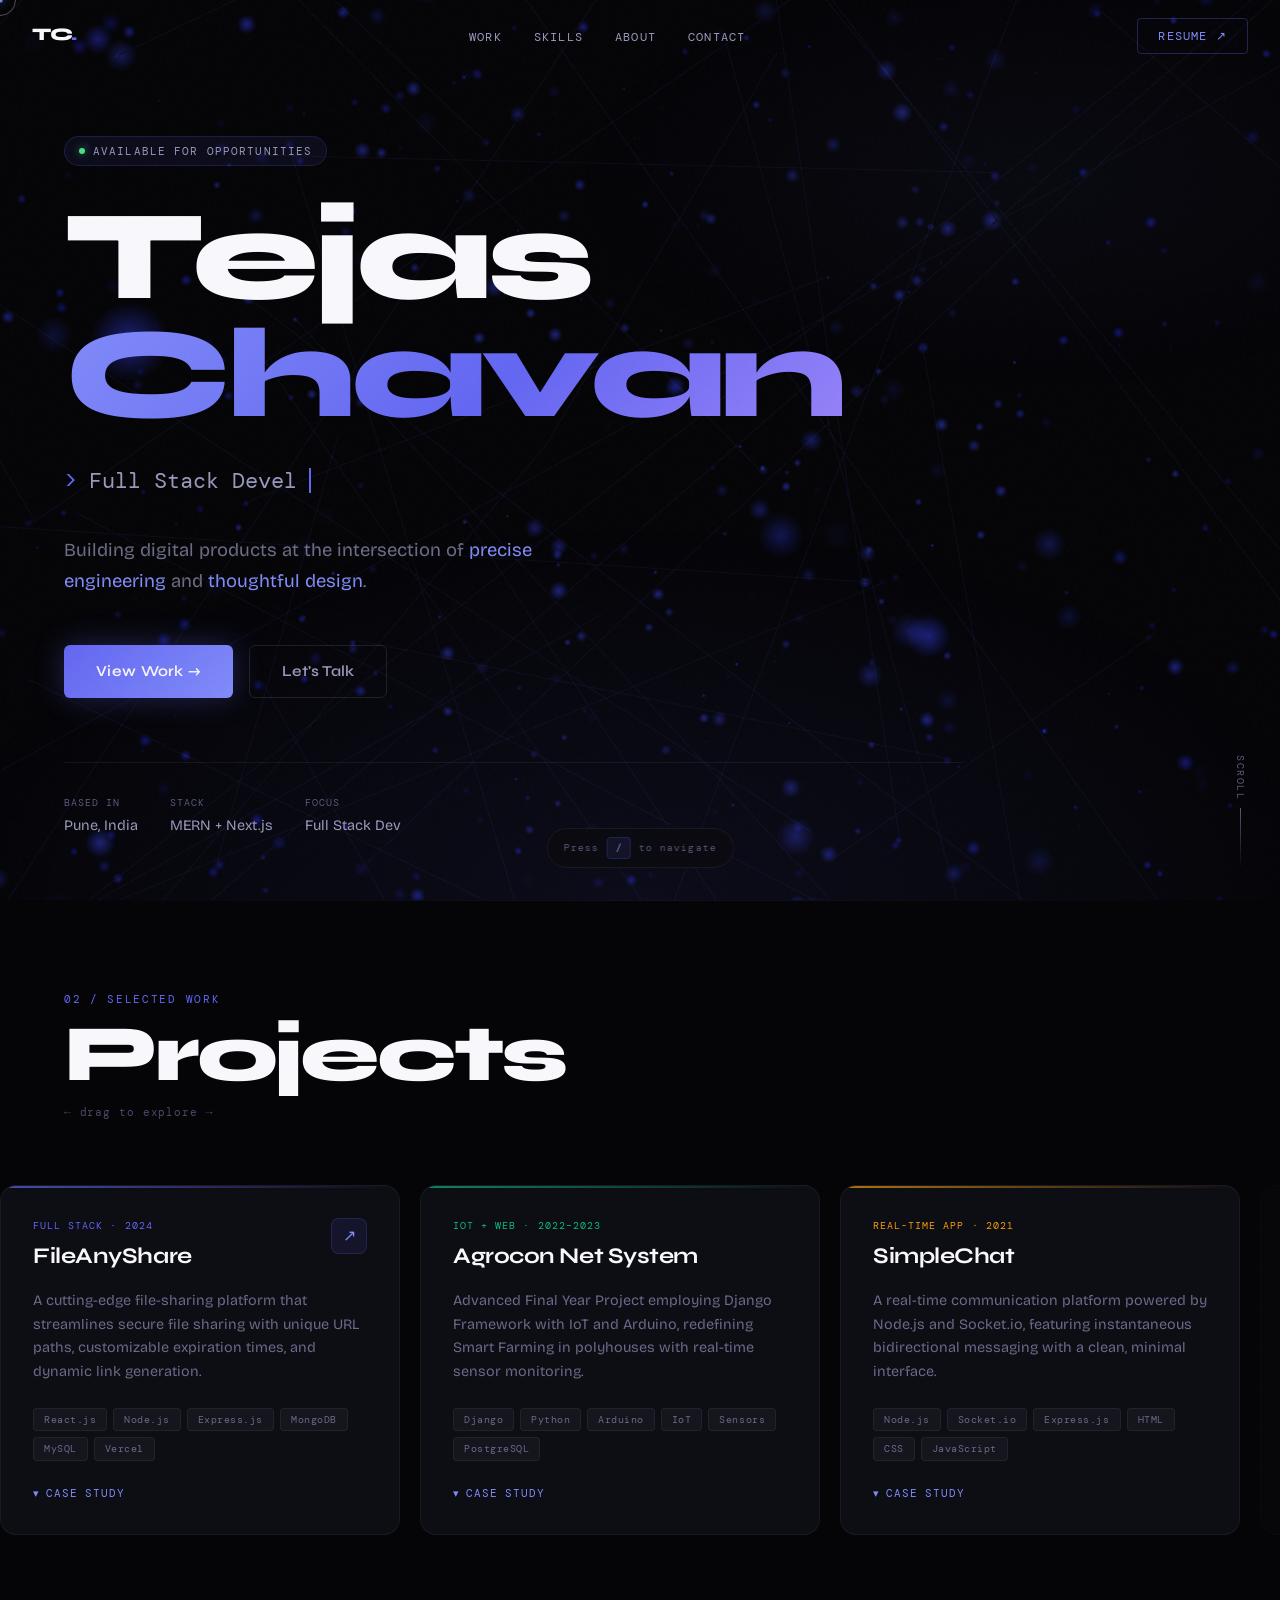
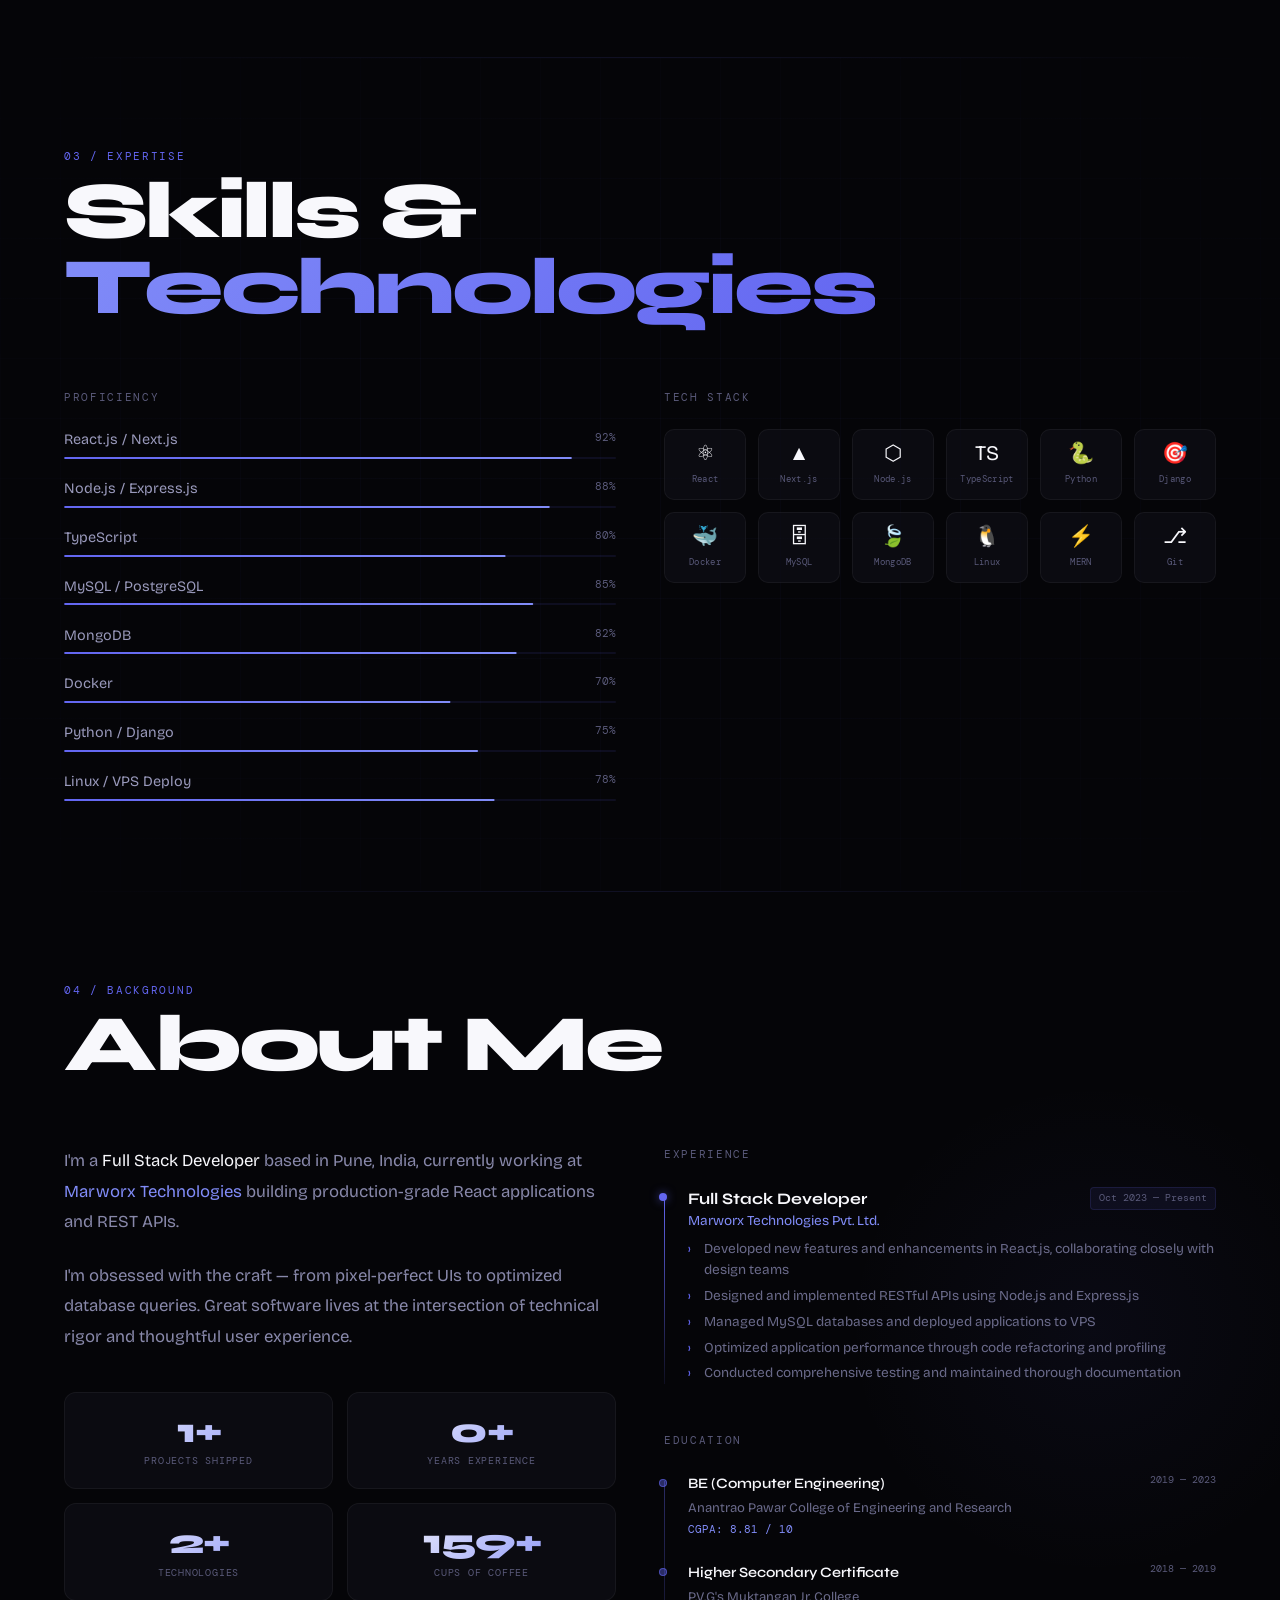
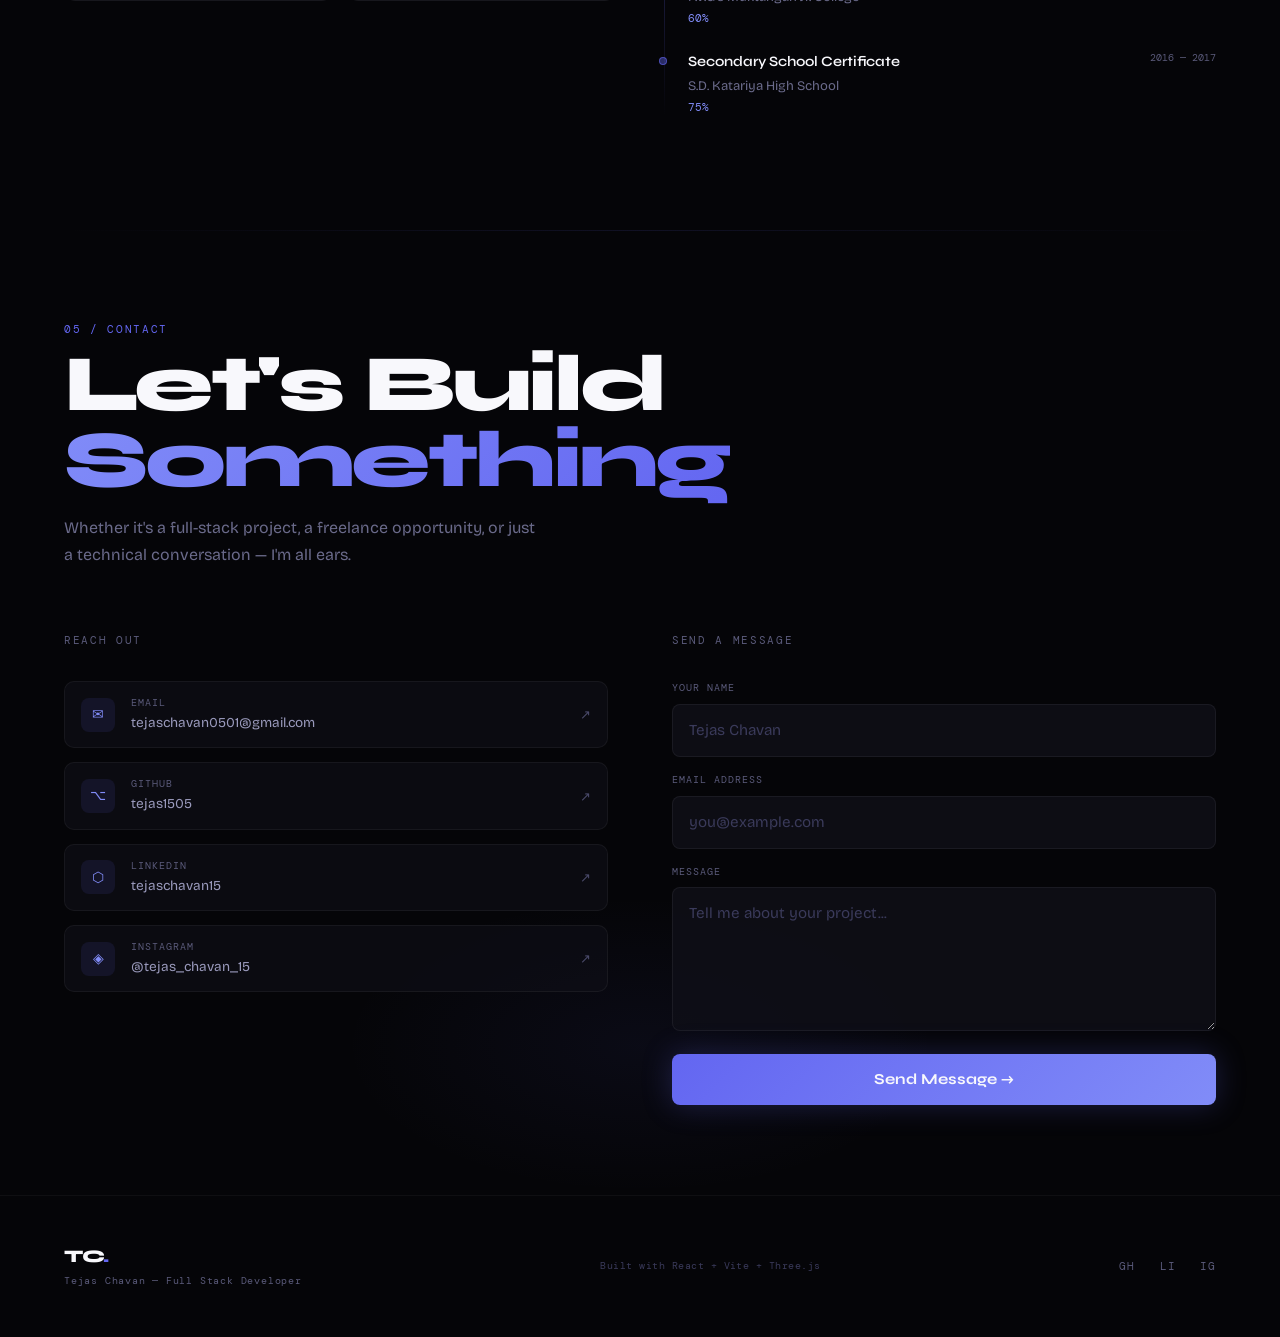
==== commit 8306a527: "Update configs" ====
--- a/index.html
+++ b/index.html
@@ -6,26 +6,16 @@
   <meta name="viewport" content="width=device-width, initial-scale=1.0" />
   <meta http-equiv="X-UA-Compatible" content="IE=edge" />
 
-  <!-- ============================================================
-       PRIMARY SEO — Title + Description
-       Rule: Title ≤ 60 chars | Description 150–160 chars
-  ============================================================ -->
   <title>Tejas Chavan | Full Stack Developer — React, Node.js, MERN | Pune</title>
   <meta name="description"
     content="Tejas Chavan is a Full Stack Developer in Pune, India specialising in React.js, Node.js, Next.js and MERN stack. 2+ years building production web apps and RESTful APIs." />
 
-  <!-- Canonical — always set to your actual live domain to avoid duplicate content -->
+
   <link rel="canonical" href="https://tejas1505.github.io/" />
 
-  <!-- ============================================================
-       KEYWORDS (supplementary; Google ignores these but Bing uses them)
-  ============================================================ -->
   <meta name="keywords"
     content="Tejas Chavan, Full Stack Developer Pune, React Developer Pune, Node.js Developer India, MERN Stack Developer, Next.js Developer, JavaScript Developer Pune, Web Developer Portfolio, Hire React Developer India, Full Stack Engineer Pune, MongoDB Express React Node, REST API Developer, TypeScript Developer, Django Developer Pune, Software Engineer Pune India" />
 
-  <!-- ============================================================
-       AUTHOR + ROBOTS
-  ============================================================ -->
   <meta name="author" content="Tejas Chavan" />
   <meta name="robots" content="index, follow, max-snippet:-1, max-image-preview:large, max-video-preview:-1" />
   <meta name="googlebot" content="index, follow" />
@@ -36,21 +26,10 @@
   <meta name="geo.position" content="18.5204;73.8567" />
   <meta name="ICBM" content="18.5204, 73.8567" />
 
-  <!-- ============================================================
-       GOOGLE SITE VERIFICATION
-       Replace YOUR_VERIFICATION_CODE with the code from Google Search Console
-  ============================================================ -->
   <meta name="google-site-verification" content="ehyUa_oosb0JynbibxdDMedoC7IftoUJvaSoWtDg2gA" />
-
-  <!-- Bing / Microsoft Webmaster Tools -->
   <meta name="msvalidate.01" content="ehyUa_oosb0JynbibxdDMedoC7IftoUJvaSoWtDg2gA" />
-
-  <!-- Yandex Webmaster (optional but good for global reach) -->
   <meta name="yandex-verification" content="abcb532478f8e937" />
 
-  <!-- ============================================================
-       OPEN GRAPH — Facebook, LinkedIn, WhatsApp previews
-  ============================================================ -->
   <meta property="og:type" content="website" />
   <meta property="og:url" content="https://tejas1505.github.io" />
   <meta property="og:site_name" content="Tejas Chavan — Portfolio" />
@@ -71,10 +50,6 @@
   <meta name="twitter:image" content="https://tejas1505.github.io/og-image.png" />
   <meta name="twitter:image:alt" content="Tejas Chavan — Full Stack Developer Portfolio" />
 
-  <!-- ============================================================
-       STRUCTURED DATA — JSON-LD (Google Rich Results)
-       Includes: Person, WebSite (sitelinks searchbox), BreadcrumbList
-  ============================================================ -->
   <script type="application/ld+json">
   {
     "@context": "https://schema.org",
@@ -238,7 +213,9 @@
   <link
     href="https://fonts.googleapis.com/css2?family=Syne:wght@400;500;600;700;800&family=DM+Mono:ital,wght@0,300;0,400;1,300&family=Bricolage+Grotesque:opsz,wght@12..96,300;12..96,400;12..96,500;12..96,700;12..96,800&display=swap"
     rel="stylesheet" />
-  <script type="module" crossorigin src="/assets/index-XmEkmrwU.js"></script>
+  <script type="module" crossorigin src="/assets/index-DgXhpLUM.js"></script>
+  <link rel="modulepreload" crossorigin href="/assets/vendor-wGySg1uH.js">
+  <link rel="modulepreload" crossorigin href="/assets/three-Cff8tUPr.js">
   <link rel="stylesheet" crossorigin href="/assets/index-Cbn6LaYJ.css">
 </head>
 
@@ -260,4 +237,4 @@
   <div id="root"></div>
 </body>
 
-</html>+</html>
--- a/assets/index-Cbn6LaYJ.css
+++ b/assets/index-Cbn6LaYJ.css
@@ -0,0 +1 @@
+*,:before,:after{--tw-border-spacing-x: 0;--tw-border-spacing-y: 0;--tw-translate-x: 0;--tw-translate-y: 0;--tw-rotate: 0;--tw-skew-x: 0;--tw-skew-y: 0;--tw-scale-x: 1;--tw-scale-y: 1;--tw-pan-x: ;--tw-pan-y: ;--tw-pinch-zoom: ;--tw-scroll-snap-strictness: proximity;--tw-gradient-from-position: ;--tw-gradient-via-position: ;--tw-gradient-to-position: ;--tw-ordinal: ;--tw-slashed-zero: ;--tw-numeric-figure: ;--tw-numeric-spacing: ;--tw-numeric-fraction: ;--tw-ring-inset: ;--tw-ring-offset-width: 0px;--tw-ring-offset-color: #fff;--tw-ring-color: rgb(59 130 246 / .5);--tw-ring-offset-shadow: 0 0 #0000;--tw-ring-shadow: 0 0 #0000;--tw-shadow: 0 0 #0000;--tw-shadow-colored: 0 0 #0000;--tw-blur: ;--tw-brightness: ;--tw-contrast: ;--tw-grayscale: ;--tw-hue-rotate: ;--tw-invert: ;--tw-saturate: ;--tw-sepia: ;--tw-drop-shadow: ;--tw-backdrop-blur: ;--tw-backdrop-brightness: ;--tw-backdrop-contrast: ;--tw-backdrop-grayscale: ;--tw-backdrop-hue-rotate: ;--tw-backdrop-invert: ;--tw-backdrop-opacity: ;--tw-backdrop-saturate: ;--tw-backdrop-sepia: ;--tw-contain-size: ;--tw-contain-layout: ;--tw-contain-paint: ;--tw-contain-style: }::backdrop{--tw-border-spacing-x: 0;--tw-border-spacing-y: 0;--tw-translate-x: 0;--tw-translate-y: 0;--tw-rotate: 0;--tw-skew-x: 0;--tw-skew-y: 0;--tw-scale-x: 1;--tw-scale-y: 1;--tw-pan-x: ;--tw-pan-y: ;--tw-pinch-zoom: ;--tw-scroll-snap-strictness: proximity;--tw-gradient-from-position: ;--tw-gradient-via-position: ;--tw-gradient-to-position: ;--tw-ordinal: ;--tw-slashed-zero: ;--tw-numeric-figure: ;--tw-numeric-spacing: ;--tw-numeric-fraction: ;--tw-ring-inset: ;--tw-ring-offset-width: 0px;--tw-ring-offset-color: #fff;--tw-ring-color: rgb(59 130 246 / .5);--tw-ring-offset-shadow: 0 0 #0000;--tw-ring-shadow: 0 0 #0000;--tw-shadow: 0 0 #0000;--tw-shadow-colored: 0 0 #0000;--tw-blur: ;--tw-brightness: ;--tw-contrast: ;--tw-grayscale: ;--tw-hue-rotate: ;--tw-invert: ;--tw-saturate: ;--tw-sepia: ;--tw-drop-shadow: ;--tw-backdrop-blur: ;--tw-backdrop-brightness: ;--tw-backdrop-contrast: ;--tw-backdrop-grayscale: ;--tw-backdrop-hue-rotate: ;--tw-backdrop-invert: ;--tw-backdrop-opacity: ;--tw-backdrop-saturate: ;--tw-backdrop-sepia: ;--tw-contain-size: ;--tw-contain-layout: ;--tw-contain-paint: ;--tw-contain-style: }*,:before,:after{box-sizing:border-box;border-width:0;border-style:solid;border-color:#e5e7eb}:before,:after{--tw-content: ""}html,:host{line-height:1.5;-webkit-text-size-adjust:100%;-moz-tab-size:4;-o-tab-size:4;tab-size:4;font-family:ui-sans-serif,system-ui,sans-serif,"Apple Color Emoji","Segoe UI Emoji",Segoe UI Symbol,"Noto Color Emoji";font-feature-settings:normal;font-variation-settings:normal;-webkit-tap-highlight-color:transparent}body{margin:0;line-height:inherit}hr{height:0;color:inherit;border-top-width:1px}abbr:where([title]){-webkit-text-decoration:underline dotted;text-decoration:underline dotted}h1,h2,h3,h4,h5,h6{font-size:inherit;font-weight:inherit}a{color:inherit;text-decoration:inherit}b,strong{font-weight:bolder}code,kbd,samp,pre{font-family:DM Mono,monospace;font-feature-settings:normal;font-variation-settings:normal;font-size:1em}small{font-size:80%}sub,sup{font-size:75%;line-height:0;position:relative;vertical-align:baseline}sub{bottom:-.25em}sup{top:-.5em}table{text-indent:0;border-color:inherit;border-collapse:collapse}button,input,optgroup,select,textarea{font-family:inherit;font-feature-settings:inherit;font-variation-settings:inherit;font-size:100%;font-weight:inherit;line-height:inherit;letter-spacing:inherit;color:inherit;margin:0;padding:0}button,select{text-transform:none}button,input:where([type=button]),input:where([type=reset]),input:where([type=submit]){-webkit-appearance:button;background-color:transparent;background-image:none}:-moz-focusring{outline:auto}:-moz-ui-invalid{box-shadow:none}progress{vertical-align:baseline}::-webkit-inner-spin-button,::-webkit-outer-spin-button{height:auto}[type=search]{-webkit-appearance:textfield;outline-offset:-2px}::-webkit-search-decoration{-webkit-appearance:none}::-webkit-file-upload-button{-webkit-appearance:button;font:inherit}summary{display:list-item}blockquote,dl,dd,h1,h2,h3,h4,h5,h6,hr,figure,p,pre{margin:0}fieldset{margin:0;padding:0}legend{padding:0}ol,ul,menu{list-style:none;margin:0;padding:0}dialog{padding:0}textarea{resize:vertical}input::-moz-placeholder,textarea::-moz-placeholder{opacity:1;color:#9ca3af}input::placeholder,textarea::placeholder{opacity:1;color:#9ca3af}button,[role=button]{cursor:pointer}:disabled{cursor:default}img,svg,video,canvas,audio,iframe,embed,object{display:block;vertical-align:middle}img,video{max-width:100%;height:auto}[hidden]:where(:not([hidden=until-found])){display:none}:root{--cursor-x: 0px;--cursor-y: 0px}*{cursor:none!important;box-sizing:border-box}html{scroll-behavior:auto;overflow-x:hidden}body{--tw-bg-opacity: 1;background-color:rgb(5 5 8 / var(--tw-bg-opacity, 1));--tw-text-opacity: 1;color:rgb(248 248 252 / var(--tw-text-opacity, 1));font-family:Bricolage Grotesque,sans-serif;-webkit-font-smoothing:antialiased;-moz-osx-font-smoothing:grayscale;overflow-x:hidden;max-width:100vw}::-moz-selection{background:#6366f14d;color:#f8f8fc}::selection{background:#6366f14d;color:#f8f8fc}::-webkit-scrollbar{width:3px}::-webkit-scrollbar-track{background:#050508}::-webkit-scrollbar-thumb{background:#6366f1;border-radius:10px}.noise:before{content:"";position:fixed;top:0;right:0;bottom:0;left:0;background-image:url("data:image/svg+xml,%3Csvg viewBox='0 0 256 256' xmlns='http://www.w3.org/2000/svg'%3E%3Cfilter id='n'%3E%3CfeTurbulence type='fractalNoise' baseFrequency='0.9' numOctaves='4' stitchTiles='stitch'/%3E%3C/filter%3E%3Crect width='100%25' height='100%25' filter='url(%23n)' opacity='0.03'/%3E%3C/svg%3E");pointer-events:none;z-index:9998;opacity:.4}.cursor-dot{pointer-events:none;position:fixed;z-index:99999;border-radius:50%;transform:translate(-50%,-50%);will-change:transform}.scroll-progress{position:fixed;top:0;left:0;height:2px;width:100%;background:linear-gradient(90deg,#6366f1,#818cf8,#a78bfa);transform-origin:left;z-index:9999;box-shadow:0 0 10px #6366f180}.visible{visibility:visible}.fixed{position:fixed}.absolute{position:absolute}.relative{position:relative}.block{display:block}.inline-block{display:inline-block}.flex{display:flex}.inline-flex{display:inline-flex}.grid{display:grid}.hidden{display:none}.transform{transform:translate(var(--tw-translate-x),var(--tw-translate-y)) rotate(var(--tw-rotate)) skew(var(--tw-skew-x)) skewY(var(--tw-skew-y)) scaleX(var(--tw-scale-x)) scaleY(var(--tw-scale-y))}.resize{resize:both}.border{border-width:1px}.uppercase{text-transform:uppercase}.outline{outline-style:solid}.\!ring{--tw-ring-offset-shadow: var(--tw-ring-inset) 0 0 0 var(--tw-ring-offset-width) var(--tw-ring-offset-color) !important;--tw-ring-shadow: var(--tw-ring-inset) 0 0 0 calc(3px + var(--tw-ring-offset-width)) var(--tw-ring-color) !important;box-shadow:var(--tw-ring-offset-shadow),var(--tw-ring-shadow),var(--tw-shadow, 0 0 #0000)!important}.ring{--tw-ring-offset-shadow: var(--tw-ring-inset) 0 0 0 var(--tw-ring-offset-width) var(--tw-ring-offset-color);--tw-ring-shadow: var(--tw-ring-inset) 0 0 0 calc(3px + var(--tw-ring-offset-width)) var(--tw-ring-color);box-shadow:var(--tw-ring-offset-shadow),var(--tw-ring-shadow),var(--tw-shadow, 0 0 #0000)}.blur{--tw-blur: blur(8px);filter:var(--tw-blur) var(--tw-brightness) var(--tw-contrast) var(--tw-grayscale) var(--tw-hue-rotate) var(--tw-invert) var(--tw-saturate) var(--tw-sepia) var(--tw-drop-shadow)}.filter{filter:var(--tw-blur) var(--tw-brightness) var(--tw-contrast) var(--tw-grayscale) var(--tw-hue-rotate) var(--tw-invert) var(--tw-saturate) var(--tw-sepia) var(--tw-drop-shadow)}.transition{transition-property:color,background-color,border-color,text-decoration-color,fill,stroke,opacity,box-shadow,transform,filter,backdrop-filter;transition-timing-function:cubic-bezier(.4,0,.2,1);transition-duration:.15s}.ease-in-out{transition-timing-function:cubic-bezier(.4,0,.2,1)}canvas{display:block}html.lenis{height:auto}.lenis.lenis-smooth{scroll-behavior:auto}@media (max-width: 768px){*{cursor:auto!important}.cursor-dot{display:none!important}}@media (prefers-reduced-motion: reduce){*,*:before,*:after{animation-duration:.01ms!important;animation-iteration-count:1!important;transition-duration:.01ms!important}}
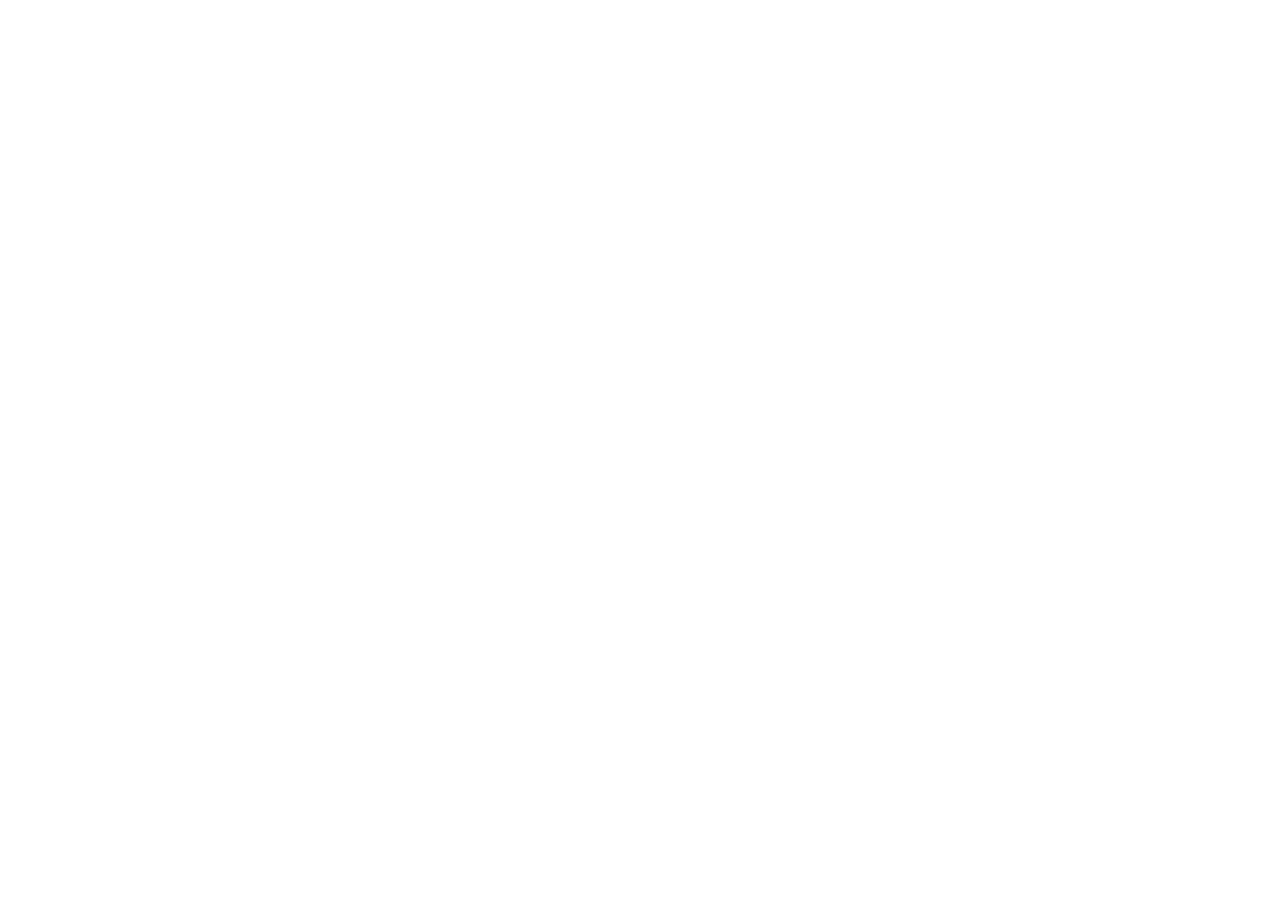
==== commit affeca00: "Root url corrected" ====
--- a/index.html
+++ b/index.html
@@ -11,7 +11,7 @@
     content="Tejas Chavan is a Full Stack Developer in Pune, India specialising in React.js, Node.js, Next.js and MERN stack. 2+ years building production web apps and RESTful APIs." />
 
 
-  <link rel="canonical" href="https://tejas1505.github.io/" />
+  <link rel="canonical" href="https://tejas1505.github.io/portfolio/" />
 
   <meta name="keywords"
     content="Tejas Chavan, Full Stack Developer Pune, React Developer Pune, Node.js Developer India, MERN Stack Developer, Next.js Developer, JavaScript Developer Pune, Web Developer Portfolio, Hire React Developer India, Full Stack Engineer Pune, MongoDB Express React Node, REST API Developer, TypeScript Developer, Django Developer Pune, Software Engineer Pune India" />
@@ -31,12 +31,12 @@
   <meta name="yandex-verification" content="abcb532478f8e937" />
 
   <meta property="og:type" content="website" />
-  <meta property="og:url" content="https://tejas1505.github.io" />
+  <meta property="og:url" content="https://tejas1505.github.io/portfolio" />
   <meta property="og:site_name" content="Tejas Chavan — Portfolio" />
   <meta property="og:title" content="Tejas Chavan | Full Stack Developer — React, Node.js, MERN" />
   <meta property="og:description"
     content="Full Stack Developer in Pune specialising in React.js, Node.js and MERN stack. 2+ years building fast, scalable web applications and RESTful APIs." />
-  <meta property="og:image" content="https://tejas1505.github.io/og-image.png" />
+  <meta property="og:image" content="https://tejas1505.github.io/portfolio/og-image.png" />
   <meta property="og:image:width" content="1200" />
   <meta property="og:image:height" content="630" />
   <meta property="og:image:alt" content="Tejas Chavan — Full Stack Developer Portfolio" />
@@ -47,7 +47,7 @@
   <meta name="twitter:title" content="Tejas Chavan | Full Stack Developer — React, Node.js, MERN" />
   <meta name="twitter:description"
     content="Full Stack Developer in Pune building production-grade React apps & REST APIs. 2+ years of MERN stack experience." />
-  <meta name="twitter:image" content="https://tejas1505.github.io/og-image.png" />
+  <meta name="twitter:image" content="https://tejas1505.github.io/portfolio/og-image.png" />
   <meta name="twitter:image:alt" content="Tejas Chavan — Full Stack Developer Portfolio" />
 
   <script type="application/ld+json">
@@ -56,12 +56,12 @@
     "@graph": [
       {
         "@type": "Person",
-        "@id": "https://tejas1505.github.io/#person",
+        "@id": "https://tejas1505.github.io/portfolio/#person",
         "name": "Tejas Chavan",
-        "url": "https://tejas1505.github.io/",
+        "url": "https://tejas1505.github.io/portfolio/",
         "image": {
           "@type": "ImageObject",
-          "url": "https://tejas1505.github.io/og-image.png",
+          "url": "https://tejas1505.github.io/portfolio/og-image.png",
           "width": 1200,
           "height": 630
         },
@@ -109,28 +109,28 @@
       },
       {
         "@type": "WebSite",
-        "@id": "https://tejas1505.github.io/#website",
-        "url": "https://tejas1505.github.io/",
+        "@id": "https://tejas1505.github.io/portfolio/#website",
+        "url": "https://tejas1505.github.io/portfolio/",
         "name": "Tejas Chavan — Full Stack Developer Portfolio",
         "description": "Portfolio of Tejas Chavan, Full Stack Developer in Pune, India.",
-        "publisher": { "@id": "https://tejas1505.github.io/#person" },
+        "publisher": { "@id": "https://tejas1505.github.io/portfolio/#person" },
         "inLanguage": "en-IN",
         "potentialAction": {
           "@type": "SearchAction",
           "target": {
             "@type": "EntryPoint",
-            "urlTemplate": "https://tejas1505.github.io/?q={search_term_string}"
+            "urlTemplate": "https://tejas1505.github.io/portfolio/?q={search_term_string}"
           },
           "query-input": "required name=search_term_string"
         }
       },
       {
         "@type": "WebPage",
-        "@id": "https://tejas1505.github.io/#webpage",
-        "url": "https://tejas1505.github.io/",
+        "@id": "https://tejas1505.github.io/portfolio/#webpage",
+        "url": "https://tejas1505.github.io/portfolio/",
         "name": "Tejas Chavan | Full Stack Developer — React, Node.js, MERN | Pune",
-        "isPartOf": { "@id": "https://tejas1505.github.io/#website" },
-        "about": { "@id": "https://tejas1505.github.io/#person" },
+        "isPartOf": { "@id": "https://tejas1505.github.io/portfolio/#website" },
+        "about": { "@id": "https://tejas1505.github.io/portfolio/#person" },
         "description": "Official portfolio of Tejas Chavan, Full Stack Developer specialising in React, Node.js, MERN stack.",
         "inLanguage": "en-IN",
         "datePublished": "2024-01-01",
@@ -138,7 +138,7 @@
         "breadcrumb": {
           "@type": "BreadcrumbList",
           "itemListElement": [
-            { "@type": "ListItem", "position": 1, "name": "Home", "item": "https://tejas1505.github.io/" }
+            { "@type": "ListItem", "position": 1, "name": "Home", "item": "https://tejas1505.github.io/portfolio/" }
           ]
         }
       },
@@ -156,7 +156,7 @@
               "description": "Secure file-sharing platform with unique URL paths, expiration times and dynamic link generation. Built with MERN + MySQL.",
               "applicationCategory": "WebApplication",
               "operatingSystem": "Web",
-              "author": { "@id": "https://tejas1505.github.io/#person" }
+              "author": { "@id": "https://tejas1505.github.io/portfolio/#person" }
             }
           },
           {
@@ -168,7 +168,7 @@
               "description": "Smart farming IoT platform for polyhouse monitoring using Django, Arduino and real-time sensors.",
               "applicationCategory": "WebApplication",
               "operatingSystem": "Web",
-              "author": { "@id": "https://tejas1505.github.io/#person" }
+              "author": { "@id": "https://tejas1505.github.io/portfolio/#person" }
             }
           },
           {
@@ -180,27 +180,27 @@
               "description": "Real-time chat application built with Node.js and Socket.io for bidirectional instant messaging.",
               "applicationCategory": "WebApplication",
               "operatingSystem": "Web",
-              "author": { "@id": "https://tejas1505.github.io/#person" }
+              "author": { "@id": "https://tejas1505.github.io/portfolio/#person" }
             }
           }
         ]
       },
       {
         "@type": "ProfilePage",
-        "mainEntity": { "@id": "https://tejas1505.github.io/#person" },
+        "mainEntity": { "@id": "https://tejas1505.github.io/portfolio/#person" },
         "name": "Tejas Chavan Portfolio",
-        "url": "https://tejas1505.github.io/"
+        "url": "https://tejas1505.github.io/portfolio/"
       }
     ]
   }
   </script>
   
-  <link rel="icon" type="image/png" href="/favicon-96x96.png" sizes="96x96" />
-  <link rel="icon" type="image/svg+xml" href="/favicon.svg" />
-  <link rel="shortcut icon" href="/favicon.ico" />
-  <link rel="apple-touch-icon" sizes="180x180" href="/apple-touch-icon.png" />
+  <link rel="icon" type="image/png" href="/portfolio/favicon-96x96.png" sizes="96x96" />
+  <link rel="icon" type="image/svg+xml" href="/portfolio/favicon.svg" />
+  <link rel="shortcut icon" href="/portfolio/favicon.ico" />
+  <link rel="apple-touch-icon" sizes="180x180" href="/portfolio/apple-touch-icon.png" />
   <meta name="apple-mobile-web-app-title" content="Portfolio" />
-  <link rel="manifest" href="/site.webmanifest" />
+  <link rel="manifest" href="/portfolio/site.webmanifest" />
   <meta name="theme-color" content="#050508" />
   <meta name="msapplication-TileColor" content="#050508" />
 
@@ -213,10 +213,10 @@
   <link
     href="https://fonts.googleapis.com/css2?family=Syne:wght@400;500;600;700;800&family=DM+Mono:ital,wght@0,300;0,400;1,300&family=Bricolage+Grotesque:opsz,wght@12..96,300;12..96,400;12..96,500;12..96,700;12..96,800&display=swap"
     rel="stylesheet" />
-  <script type="module" crossorigin src="/assets/index-DgXhpLUM.js"></script>
-  <link rel="modulepreload" crossorigin href="/assets/vendor-wGySg1uH.js">
-  <link rel="modulepreload" crossorigin href="/assets/three-Cff8tUPr.js">
-  <link rel="stylesheet" crossorigin href="/assets/index-Cbn6LaYJ.css">
+  <script type="module" crossorigin src="/portfolio/assets/index-CfU9SVvN.js"></script>
+  <link rel="modulepreload" crossorigin href="/portfolio/assets/vendor-wGySg1uH.js">
+  <link rel="modulepreload" crossorigin href="/portfolio/assets/three-Cff8tUPr.js">
+  <link rel="stylesheet" crossorigin href="/portfolio/assets/index-Cbn6LaYJ.css">
 </head>
 
 <body>
